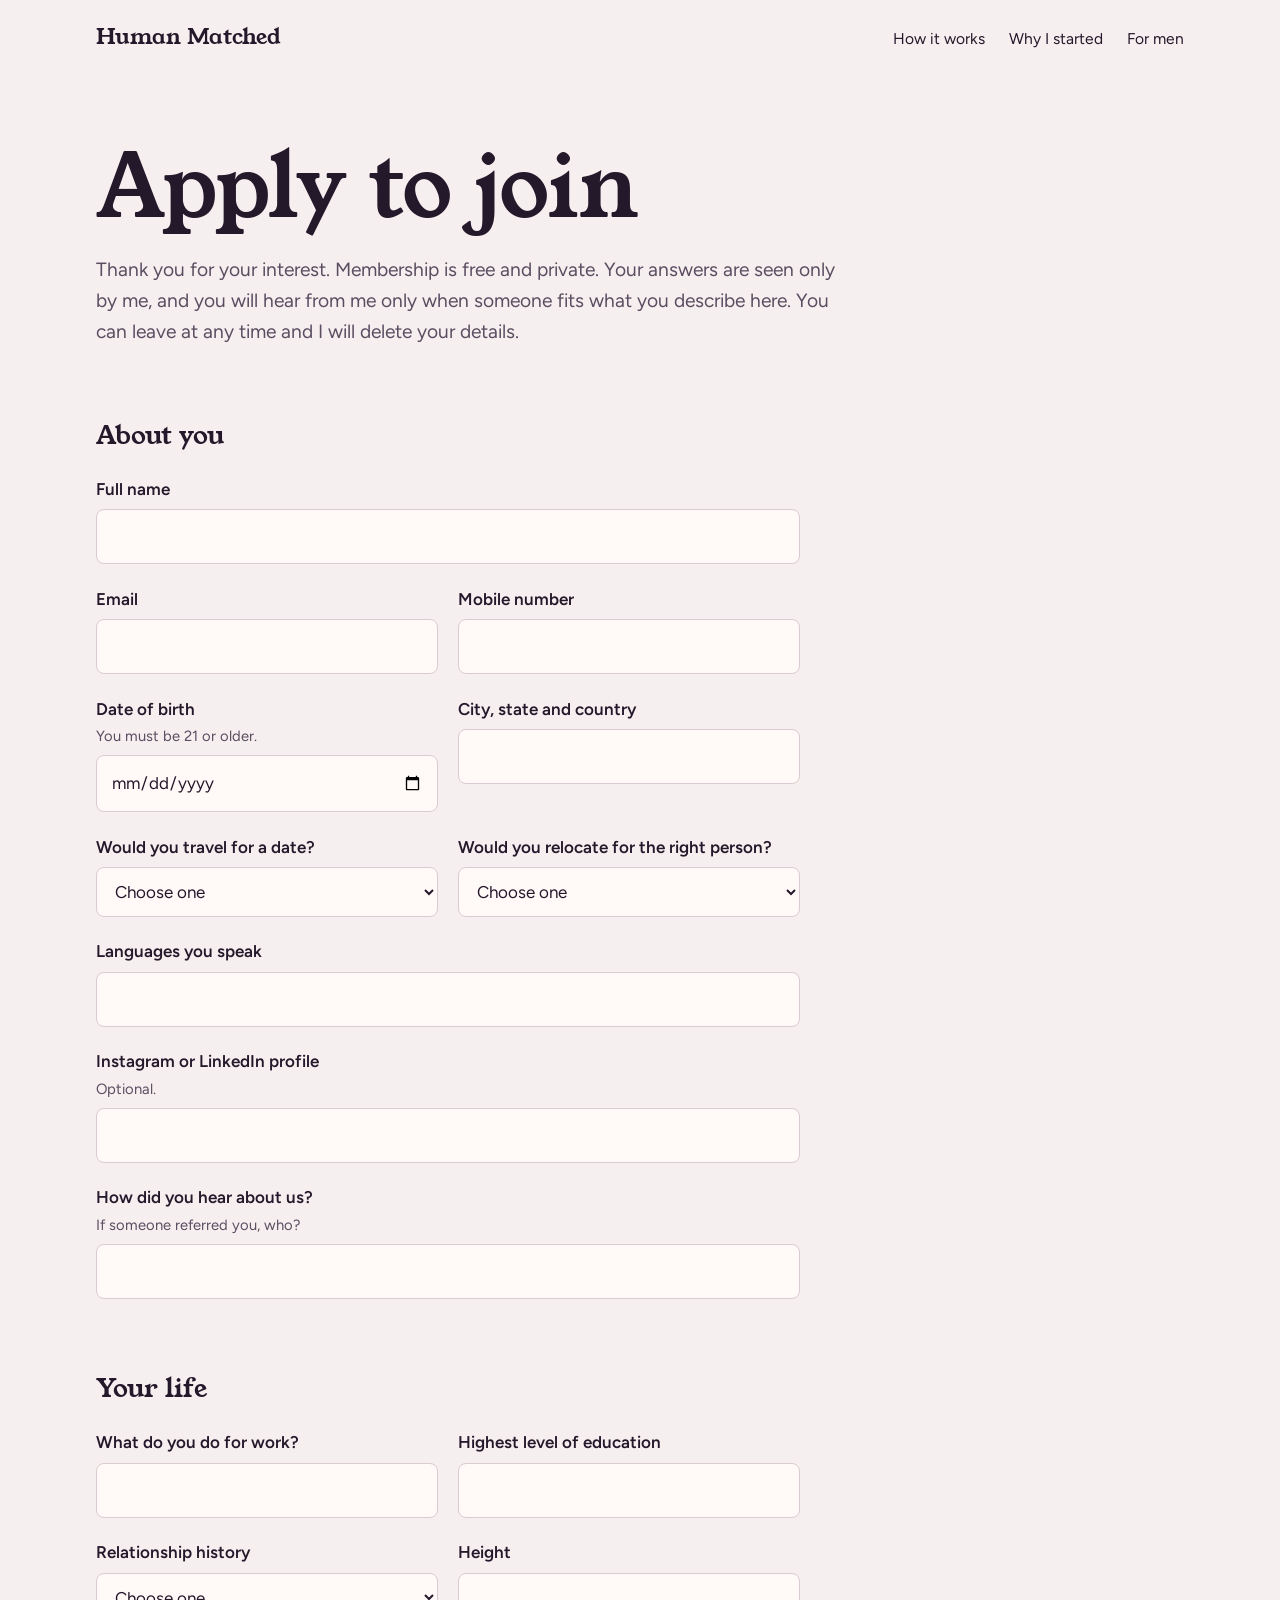
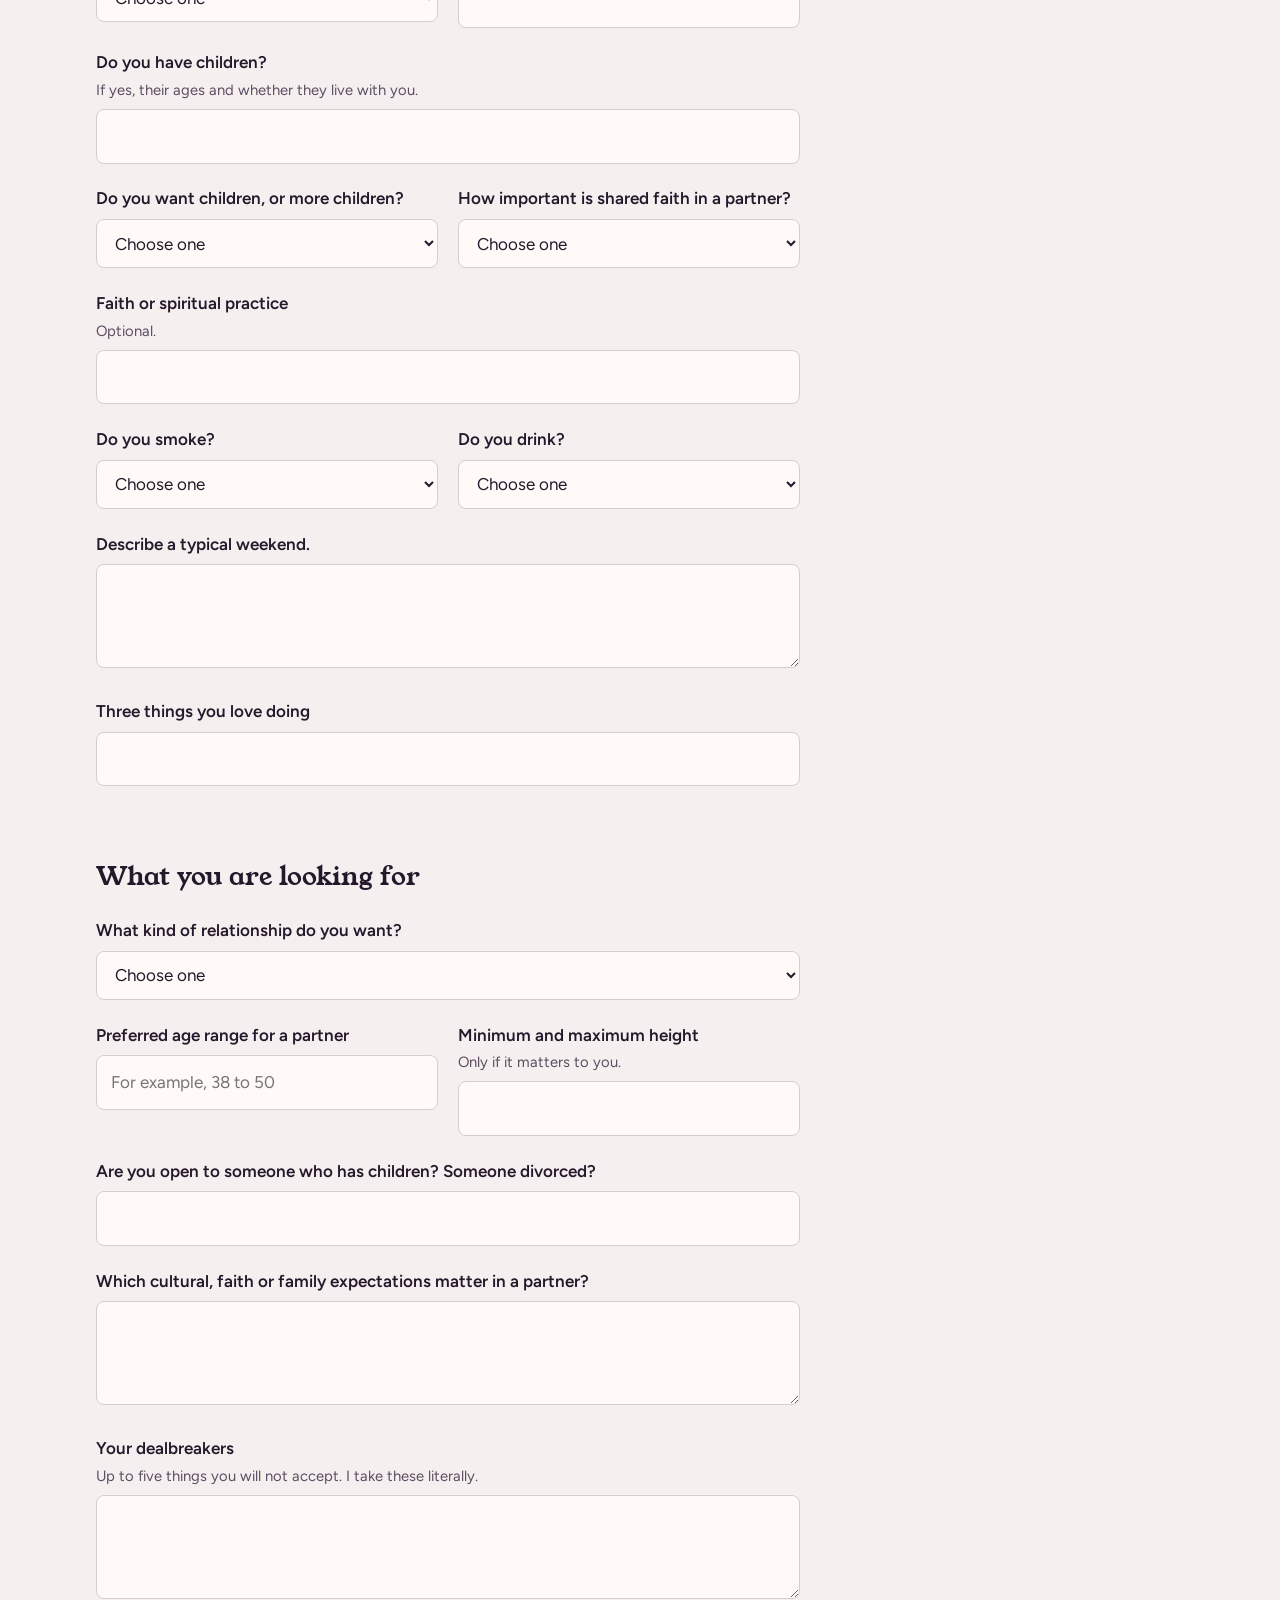
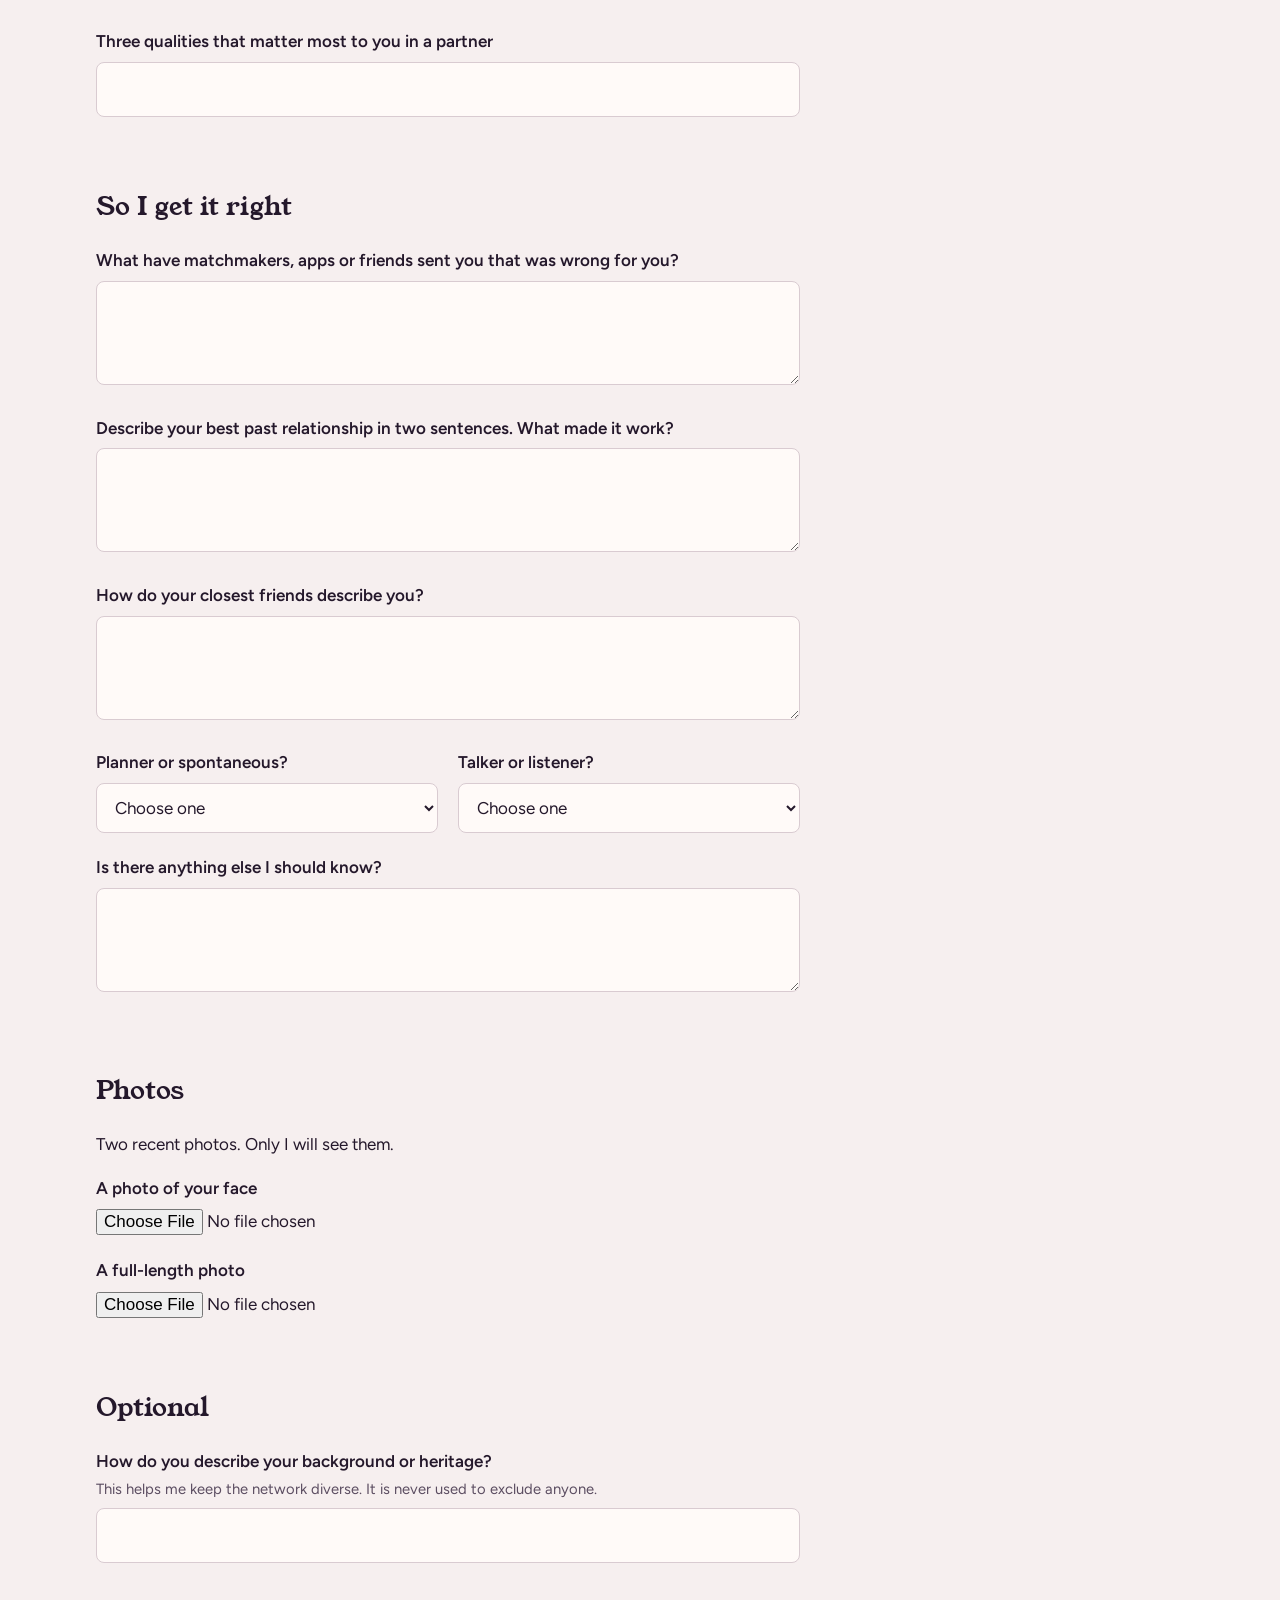
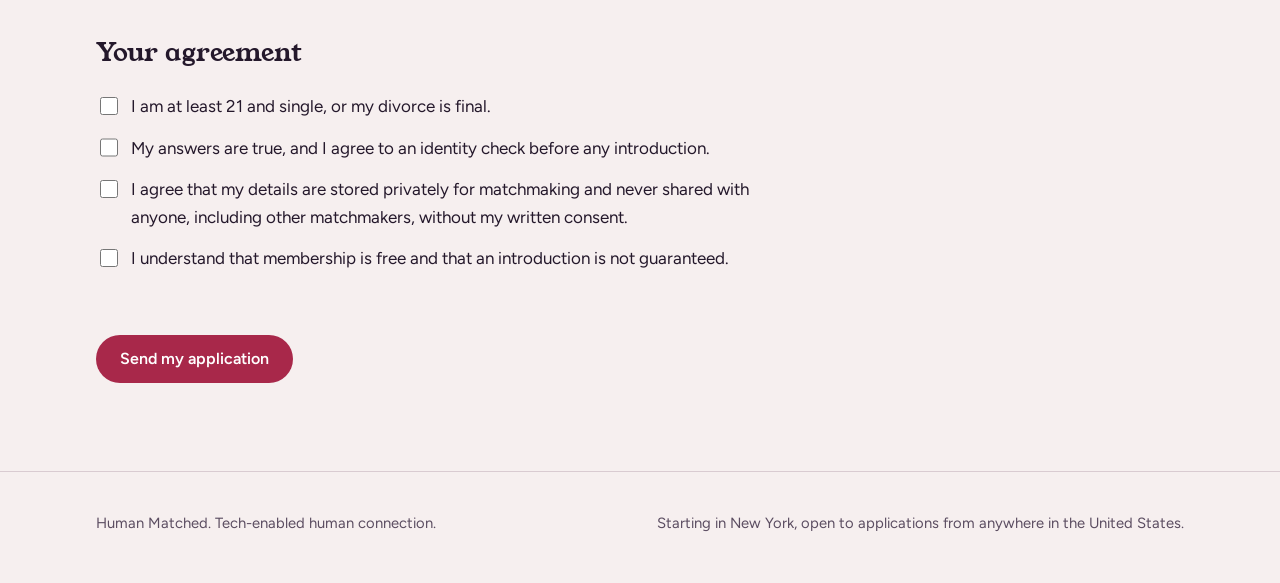
==== apply.html @ 9cf02f85 "Add first version of the Human Matched website Home page, women's application and shared styles. For" ====
<!doctype html>
<html lang="en">
<head>
  <meta charset="utf-8">
  <meta name="viewport" content="width=device-width, initial-scale=1">
  <title>Apply to join | Human Matched</title>
  <meta name="description" content="Apply to join the Human Matched network. Free and private for women.">
  <link rel="preconnect" href="https://fonts.googleapis.com">
  <link rel="preconnect" href="https://fonts.gstatic.com" crossorigin>
  <link href="https://fonts.googleapis.com/css2?family=Figtree:wght@400;600&family=Young+Serif&display=swap" rel="stylesheet">
  <link rel="stylesheet" href="styles.css">
</head>
<body>
  <header class="site-header">
    <div class="wrap">
      <a class="brand" href="index.html">Human Matched</a>
      <nav class="site-nav" aria-label="Main">
        <a href="index.html#how">How it works</a>
        <a href="index.html#story">Why I started</a>
        <a href="index.html#men">For men</a>
      </nav>
    </div>
  </header>

  <main>
    <div class="wrap page-head">
      <h1>Apply to join</h1>
      <p>Thank you for your interest. Membership is free and private. Your answers are seen only by me, and you will hear from me only when someone fits what you describe here. You can leave at any time and I will delete your details.</p>
    </div>

    <div class="wrap section" style="padding-top: 1rem;">
      <form data-site-form data-form-name="Women's application" data-min-age="21" enctype="multipart/form-data" novalidate>

        <fieldset>
          <legend>About you</legend>
          <div class="field"><label for="name">Full name</label><input type="text" id="name" name="name" autocomplete="name" required></div>
          <div class="row">
            <div class="field"><label for="email">Email</label><input type="email" id="email" name="email" autocomplete="email" required></div>
            <div class="field"><label for="phone">Mobile number</label><input type="tel" id="phone" name="phone" autocomplete="tel" required></div>
          </div>
          <div class="row">
            <div class="field"><label for="dob">Date of birth <span class="hint">You must be 21 or older.</span></label><input type="date" id="dob" name="date_of_birth" autocomplete="bday" required></div>
            <div class="field"><label for="location">City, state and country</label><input type="text" id="location" name="location" required></div>
          </div>
          <div class="row">
            <div class="field">
              <label for="travel">Would you travel for a date?</label>
              <select id="travel" name="travel" required>
                <option value="">Choose one</option>
                <option>My city only</option>
                <option>Within 2 hours</option>
                <option>Anywhere in the US</option>
                <option>Internationally</option>
              </select>
            </div>
            <div class="field">
              <label for="relocate">Would you relocate for the right person?</label>
              <select id="relocate" name="relocate" required>
                <option value="">Choose one</option>
                <option>Yes</option>
                <option>Possibly</option>
                <option>No</option>
              </select>
            </div>
          </div>
          <div class="field"><label for="languages">Languages you speak</label><input type="text" id="languages" name="languages"></div>
          <div class="field"><label for="social">Instagram or LinkedIn profile <span class="hint">Optional.</span></label><input type="text" id="social" name="social_profile"></div>
          <div class="field"><label for="heard">How did you hear about us? <span class="hint">If someone referred you, who?</span></label><input type="text" id="heard" name="heard_from"></div>
        </fieldset>

        <fieldset>
          <legend>Your life</legend>
          <div class="row">
            <div class="field"><label for="work">What do you do for work?</label><input type="text" id="work" name="work"></div>
            <div class="field"><label for="education">Highest level of education</label><input type="text" id="education" name="education"></div>
          </div>
          <div class="row">
            <div class="field">
              <label for="history">Relationship history</label>
              <select id="history" name="relationship_history" required>
                <option value="">Choose one</option>
                <option>Never married</option>
                <option>Divorced</option>
                <option>Widowed</option>
                <option>Separated</option>
              </select>
            </div>
            <div class="field"><label for="height">Height</label><input type="text" id="height" name="height"></div>
          </div>
          <div class="field"><label for="children">Do you have children? <span class="hint">If yes, their ages and whether they live with you.</span></label><input type="text" id="children" name="children"></div>
          <div class="row">
            <div class="field">
              <label for="want-children">Do you want children, or more children?</label>
              <select id="want-children" name="wants_children" required>
                <option value="">Choose one</option>
                <option>Yes</option>
                <option>Open</option>
                <option>No</option>
              </select>
            </div>
            <div class="field">
              <label for="faith-importance">How important is shared faith in a partner?</label>
              <select id="faith-importance" name="faith_importance">
                <option value="">Choose one</option>
                <option>Essential</option>
                <option>Nice to have</option>
                <option>Not important</option>
              </select>
            </div>
          </div>
          <div class="field"><label for="faith">Faith or spiritual practice <span class="hint">Optional.</span></label><input type="text" id="faith" name="faith"></div>
          <div class="row">
            <div class="field">
              <label for="smoke">Do you smoke?</label>
              <select id="smoke" name="smoking"><option value="">Choose one</option><option>Never</option><option>Socially</option><option>Regularly</option></select>
            </div>
            <div class="field">
              <label for="drink">Do you drink?</label>
              <select id="drink" name="drinking"><option value="">Choose one</option><option>Never</option><option>Socially</option><option>Regularly</option></select>
            </div>
          </div>
          <div class="field"><label for="weekend">Describe a typical weekend.</label><textarea id="weekend" name="typical_weekend"></textarea></div>
          <div class="field"><label for="loves">Three things you love doing</label><input type="text" id="loves" name="three_loves"></div>
        </fieldset>

        <fieldset>
          <legend>What you are looking for</legend>
          <div class="field">
            <label for="goal">What kind of relationship do you want?</label>
            <select id="goal" name="relationship_goal" required>
              <option value="">Choose one</option>
              <option>Marriage</option>
              <option>Long-term partner</option>
              <option>Open to seeing where it goes</option>
            </select>
          </div>
          <div class="row">
            <div class="field"><label for="age-range">Preferred age range for a partner</label><input type="text" id="age-range" name="partner_age_range" placeholder="For example, 38 to 50" required></div>
            <div class="field"><label for="height-range">Minimum and maximum height <span class="hint">Only if it matters to you.</span></label><input type="text" id="height-range" name="partner_height_range"></div>
          </div>
          <div class="field"><label for="open-to">Are you open to someone who has children? Someone divorced?</label><input type="text" id="open-to" name="open_to_children_divorce"></div>
          <div class="field"><label for="expectations">Which cultural, faith or family expectations matter in a partner?</label><textarea id="expectations" name="expectations"></textarea></div>
          <div class="field"><label for="dealbreakers">Your dealbreakers <span class="hint">Up to five things you will not accept. I take these literally.</span></label><textarea id="dealbreakers" name="dealbreakers" required></textarea></div>
          <div class="field"><label for="qualities">Three qualities that matter most to you in a partner</label><input type="text" id="qualities" name="three_qualities"></div>
        </fieldset>

        <fieldset>
          <legend>So I get it right</legend>
          <div class="field"><label for="wrong">What have matchmakers, apps or friends sent you that was wrong for you?</label><textarea id="wrong" name="what_was_wrong"></textarea></div>
          <div class="field"><label for="best">Describe your best past relationship in two sentences. What made it work?</label><textarea id="best" name="best_relationship"></textarea></div>
          <div class="field"><label for="friends">How do your closest friends describe you?</label><textarea id="friends" name="friends_describe"></textarea></div>
          <div class="row">
            <div class="field">
              <label for="planner">Planner or spontaneous?</label>
              <select id="planner" name="planner_or_spontaneous"><option value="">Choose one</option><option>Planner</option><option>Spontaneous</option><option>Somewhere in between</option></select>
            </div>
            <div class="field">
              <label for="talker">Talker or listener?</label>
              <select id="talker" name="talker_or_listener"><option value="">Choose one</option><option>Talker</option><option>Listener</option><option>Somewhere in between</option></select>
            </div>
          </div>
          <div class="field"><label for="else">Is there anything else I should know?</label><textarea id="else" name="anything_else"></textarea></div>
        </fieldset>

        <fieldset>
          <legend>Photos</legend>
          <p>Two recent photos. Only I will see them.</p>
          <div class="field"><label for="photo-face">A photo of your face</label><input type="file" id="photo-face" name="photo_face" accept="image/*" required></div>
          <div class="field"><label for="photo-full">A full-length photo</label><input type="file" id="photo-full" name="photo_full" accept="image/*" required></div>
        </fieldset>

        <fieldset>
          <legend>Optional</legend>
          <div class="field"><label for="heritage">How do you describe your background or heritage? <span class="hint">This helps me keep the network diverse. It is never used to exclude anyone.</span></label><input type="text" id="heritage" name="heritage"></div>
        </fieldset>

        <fieldset>
          <legend>Your agreement</legend>
          <label class="check"><input type="checkbox" name="agree_age_single" required> <span>I am at least 21 and single, or my divorce is final.</span></label>
          <label class="check"><input type="checkbox" name="agree_truth" required> <span>My answers are true, and I agree to an identity check before any introduction.</span></label>
          <label class="check"><input type="checkbox" name="agree_privacy" required> <span>I agree that my details are stored privately for matchmaking and never shared with anyone, including other matchmakers, without my written consent.</span></label>
          <label class="check"><input type="checkbox" name="agree_no_guarantee" required> <span>I understand that membership is free and that an introduction is not guaranteed.</span></label>
        </fieldset>

        <button class="button" type="submit">Send my application</button>
        <p class="form-status" role="status" hidden></p>
      </form>
    </div>
  </main>

  <footer class="site-footer">
    <div class="wrap">
      <p>Human Matched. Tech-enabled human connection.</p>
      <p>Starting in New York, open to applications from anywhere in the United States.</p>
    </div>
  </footer>

  <script src="site.js"></script>
</body>
</html>
---- styles.css ----
:root {
  --paper: #f6efef;
  --paper-deep: #ecdfe2;
  --ink: #24182b;
  --ink-soft: #5b4d61;
  --wine: #a8284a;
  --wine-deep: #7f1b36;
  --brass: #9a7630;
  --line: #d9cbd1;
  --card: #fffaf8;
  --display: "Young Serif", Georgia, "Times New Roman", serif;
  --body: "Figtree", system-ui, -apple-system, "Segoe UI", sans-serif;
  --measure: 62ch;
}

* { box-sizing: border-box; }

html { scroll-behavior: smooth; }

body {
  margin: 0;
  background: var(--paper);
  color: var(--ink);
  font-family: var(--body);
  font-size: 1.0625rem;
  line-height: 1.6;
  -webkit-font-smoothing: antialiased;
}

a { color: var(--wine-deep); text-underline-offset: 0.18em; }
a:hover { color: var(--wine); }

:focus-visible { outline: 3px solid var(--wine); outline-offset: 3px; border-radius: 2px; }

.wrap { width: min(100% - 2rem, 68rem); margin-inline: auto; }

h1, h2, h3 { font-family: var(--display); font-weight: 400; line-height: 1.1; margin: 0; letter-spacing: -0.01em; }
h1 { font-size: clamp(2.75rem, 8vw, 5.5rem); }
h2 { font-size: clamp(1.9rem, 4.5vw, 3rem); }
h3 { font-size: 1.35rem; line-height: 1.25; }
p { margin: 0 0 1em; max-width: var(--measure); }

/* Header */
.site-header { padding: 1.25rem 0; }
.site-header .wrap { display: flex; align-items: baseline; justify-content: space-between; gap: 1rem; flex-wrap: wrap; }
.brand { font-family: var(--display); font-size: 1.35rem; color: var(--ink); text-decoration: none; }
.site-nav { display: flex; gap: 1.5rem; flex-wrap: wrap; font-size: 0.975rem; }
.site-nav a { color: var(--ink); text-decoration: none; }
.site-nav a:hover { color: var(--wine); text-decoration: underline; }

/* Buttons */
.button {
  display: inline-block;
  background: var(--wine);
  color: #fff;
  font: 600 1rem/1 var(--body);
  padding: 1rem 1.5rem;
  border: 0;
  border-radius: 999px;
  text-decoration: none;
  cursor: pointer;
}
.button:hover { background: var(--wine-deep); color: #fff; }
.button-quiet { background: transparent; color: var(--ink); box-shadow: inset 0 0 0 1.5px var(--ink); }
.button-quiet:hover { background: var(--ink); color: var(--paper); }

/* Hero */
.hero { padding: clamp(2rem, 6vw, 5rem) 0 clamp(3rem, 8vw, 6rem); }
.hero .wrap { display: grid; grid-template-columns: 1.15fr 0.85fr; gap: clamp(2rem, 5vw, 4.5rem); align-items: center; }
.hero-lede { font-size: 1.2rem; color: var(--ink-soft); margin: 1.5rem 0 2rem; max-width: 34ch; }
.hero-actions { display: flex; gap: 0.75rem; flex-wrap: wrap; }

.note {
  background: var(--card);
  border-radius: 6px;
  padding: 2rem 1.75rem 1.75rem;
  box-shadow: 0 1px 0 var(--line), 0 24px 48px -28px rgba(36, 24, 43, 0.45);
  transform: rotate(1.6deg);
  max-width: 24rem;
  justify-self: end;
}
.note-kicker { font-size: 0.9rem; color: var(--brass); margin: 0 0 1rem; }
.note-when { font-family: var(--display); font-size: 1.9rem; line-height: 1.1; margin: 0 0 1rem; }
.note p { margin-bottom: 0.75rem; }
.note-sign { font-family: var(--display); font-size: 1.15rem; margin: 1.25rem 0 0; }
.note-caption { font-size: 0.875rem; color: var(--ink-soft); margin: 1.25rem 0 0 auto; max-width: 24rem; justify-self: end; }
.note-stack { display: grid; }

/* Sections */
.section { padding: clamp(3rem, 7vw, 5.5rem) 0; }
.section-tint { background: var(--paper-deep); }
.section-ink { background: var(--ink); color: var(--paper); }
.section-ink a { color: #f3c9d4; }
.section-ink .button-quiet { color: var(--paper); box-shadow: inset 0 0 0 1.5px var(--paper); }
.section-ink .button-quiet:hover { background: var(--paper); color: var(--ink); }
.section-head { margin-bottom: 2.5rem; max-width: 40rem; }
.section-head p { color: var(--ink-soft); margin-top: 1rem; font-size: 1.125rem; }
.section-ink .section-head p { color: #cdbfd2; }

/* Steps: a real sequence, so it is numbered */
.steps { list-style: none; margin: 0; padding: 0; counter-reset: step; display: grid; grid-template-columns: repeat(3, 1fr); gap: 2.5rem 2rem; }
.steps li { counter-increment: step; border-top: 1.5px solid var(--ink); padding-top: 1rem; }
.steps li::before { content: counter(step); font-family: var(--display); font-size: 2.25rem; color: var(--wine); display: block; line-height: 1; margin-bottom: 0.75rem; }
.steps p { color: var(--ink-soft); margin: 0.5rem 0 0; font-size: 1rem; }

/* Promises */
.promises { display: grid; grid-template-columns: repeat(2, 1fr); gap: 2.5rem 3rem; }
.promises p { color: #cdbfd2; margin: 0.6rem 0 0; }

/* Letter */
.letter { display: grid; grid-template-columns: 0.8fr 1.2fr; gap: clamp(2rem, 5vw, 4rem); align-items: start; }
.letter-body { font-size: 1.2rem; line-height: 1.65; }
.letter-body p { max-width: 56ch; }
.letter-sign { font-family: var(--display); font-size: 1.6rem; margin-top: 1.5rem; }
.letter-role { color: var(--ink-soft); font-size: 0.975rem; margin: 0; }

/* Forms */
form { max-width: 44rem; }
fieldset { border: 0; padding: 0; margin: 0 0 3rem; }
legend { font-family: var(--display); font-size: 1.6rem; padding: 0; margin-bottom: 1.25rem; }
.field { margin-bottom: 1.35rem; }
.field label, .field .label { display: block; font-weight: 600; margin-bottom: 0.4rem; }
.hint { display: block; font-weight: 400; color: var(--ink-soft); font-size: 0.925rem; margin-top: 0.15rem; }
input[type="text"], input[type="email"], input[type="tel"], input[type="date"], input[type="url"], input[type="number"], select, textarea {
  width: 100%;
  font: inherit;
  color: var(--ink);
  background: var(--card);
  border: 1.5px solid var(--line);
  border-radius: 8px;
  padding: 0.8rem 0.9rem;
}
input:hover, select:hover, textarea:hover { border-color: var(--ink-soft); }
textarea { min-height: 6.5rem; resize: vertical; }
input[type="file"] { font: inherit; max-width: 100%; }
.row { display: grid; grid-template-columns: 1fr 1fr; gap: 0 1.25rem; }
.choices { display: flex; flex-wrap: wrap; gap: 0.5rem 1.5rem; }
.choices label, .check { display: flex; align-items: flex-start; gap: 0.6rem; font-weight: 400; margin: 0; }
.check { margin-bottom: 0.9rem; }
input[type="radio"], input[type="checkbox"] { accent-color: var(--wine); width: 1.15rem; height: 1.15rem; margin-top: 0.22rem; flex: none; }
.form-status { margin-top: 1.25rem; padding: 1rem 1.15rem; border-radius: 8px; background: var(--card); border-left: 4px solid var(--wine); max-width: 44rem; }
.form-status[hidden] { display: none; }
.section-ink input[type="text"], .section-ink input[type="email"], .section-ink input[type="number"], .section-ink textarea { background: #32243a; border-color: #5b4d61; color: var(--paper); }
.section-ink .form-status { background: #32243a; color: var(--paper); }
.section-ink .hint { color: #cdbfd2; }

.page-head { padding: clamp(2rem, 5vw, 4rem) 0 2rem; }
.page-head p { font-size: 1.2rem; color: var(--ink-soft); margin-top: 1.25rem; }

/* Footer */
.site-footer { padding: 2.5rem 0 3rem; font-size: 0.925rem; color: var(--ink-soft); border-top: 1px solid var(--line); }
.site-footer .wrap { display: flex; justify-content: space-between; gap: 1rem 2rem; flex-wrap: wrap; }
.site-footer p { margin: 0; }

@media (max-width: 52rem) {
  .hero .wrap, .letter { grid-template-columns: 1fr; }
  .note, .note-caption { justify-self: start; margin-left: 0; }
  .steps { grid-template-columns: 1fr 1fr; }
  .promises { grid-template-columns: 1fr; }
}
@media (max-width: 34rem) {
  .steps, .row { grid-template-columns: 1fr; }
  .note { transform: rotate(0.8deg); }
}
@media (prefers-reduced-motion: reduce) {
  html { scroll-behavior: auto; }
}
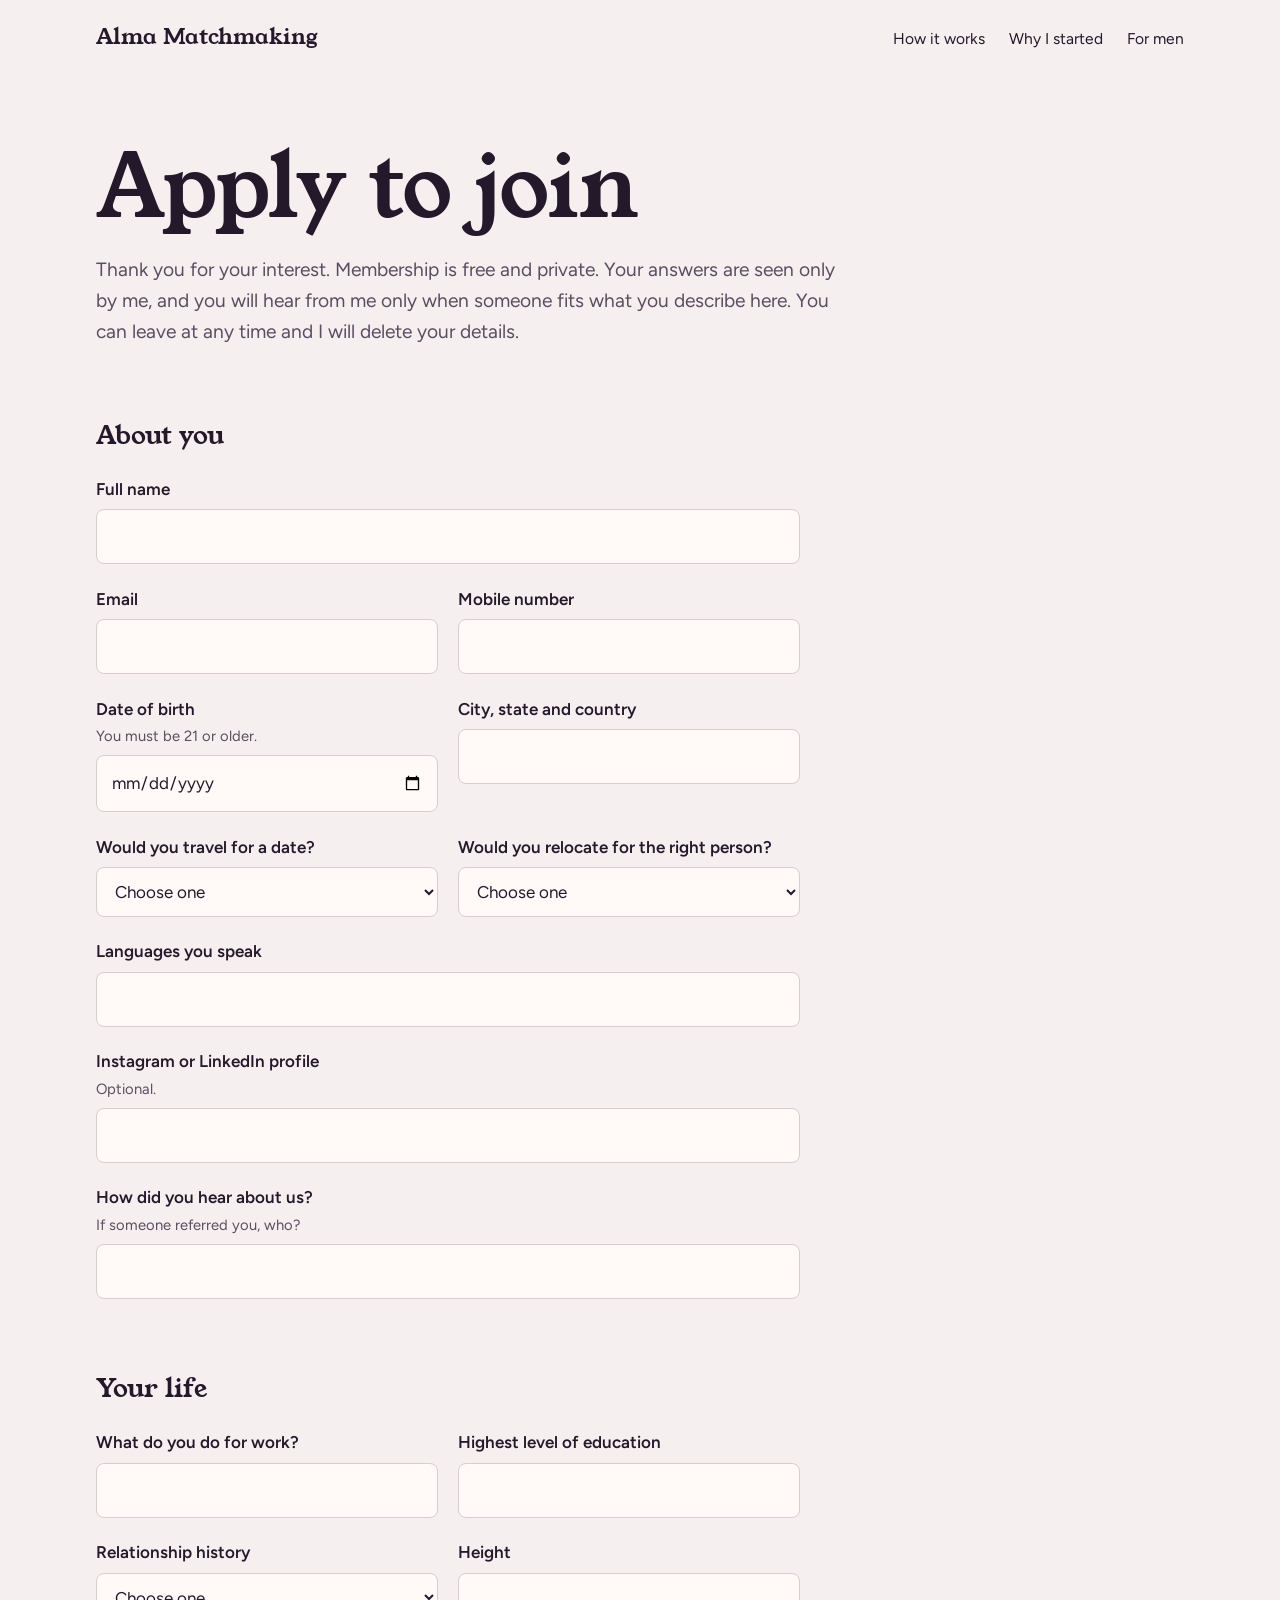
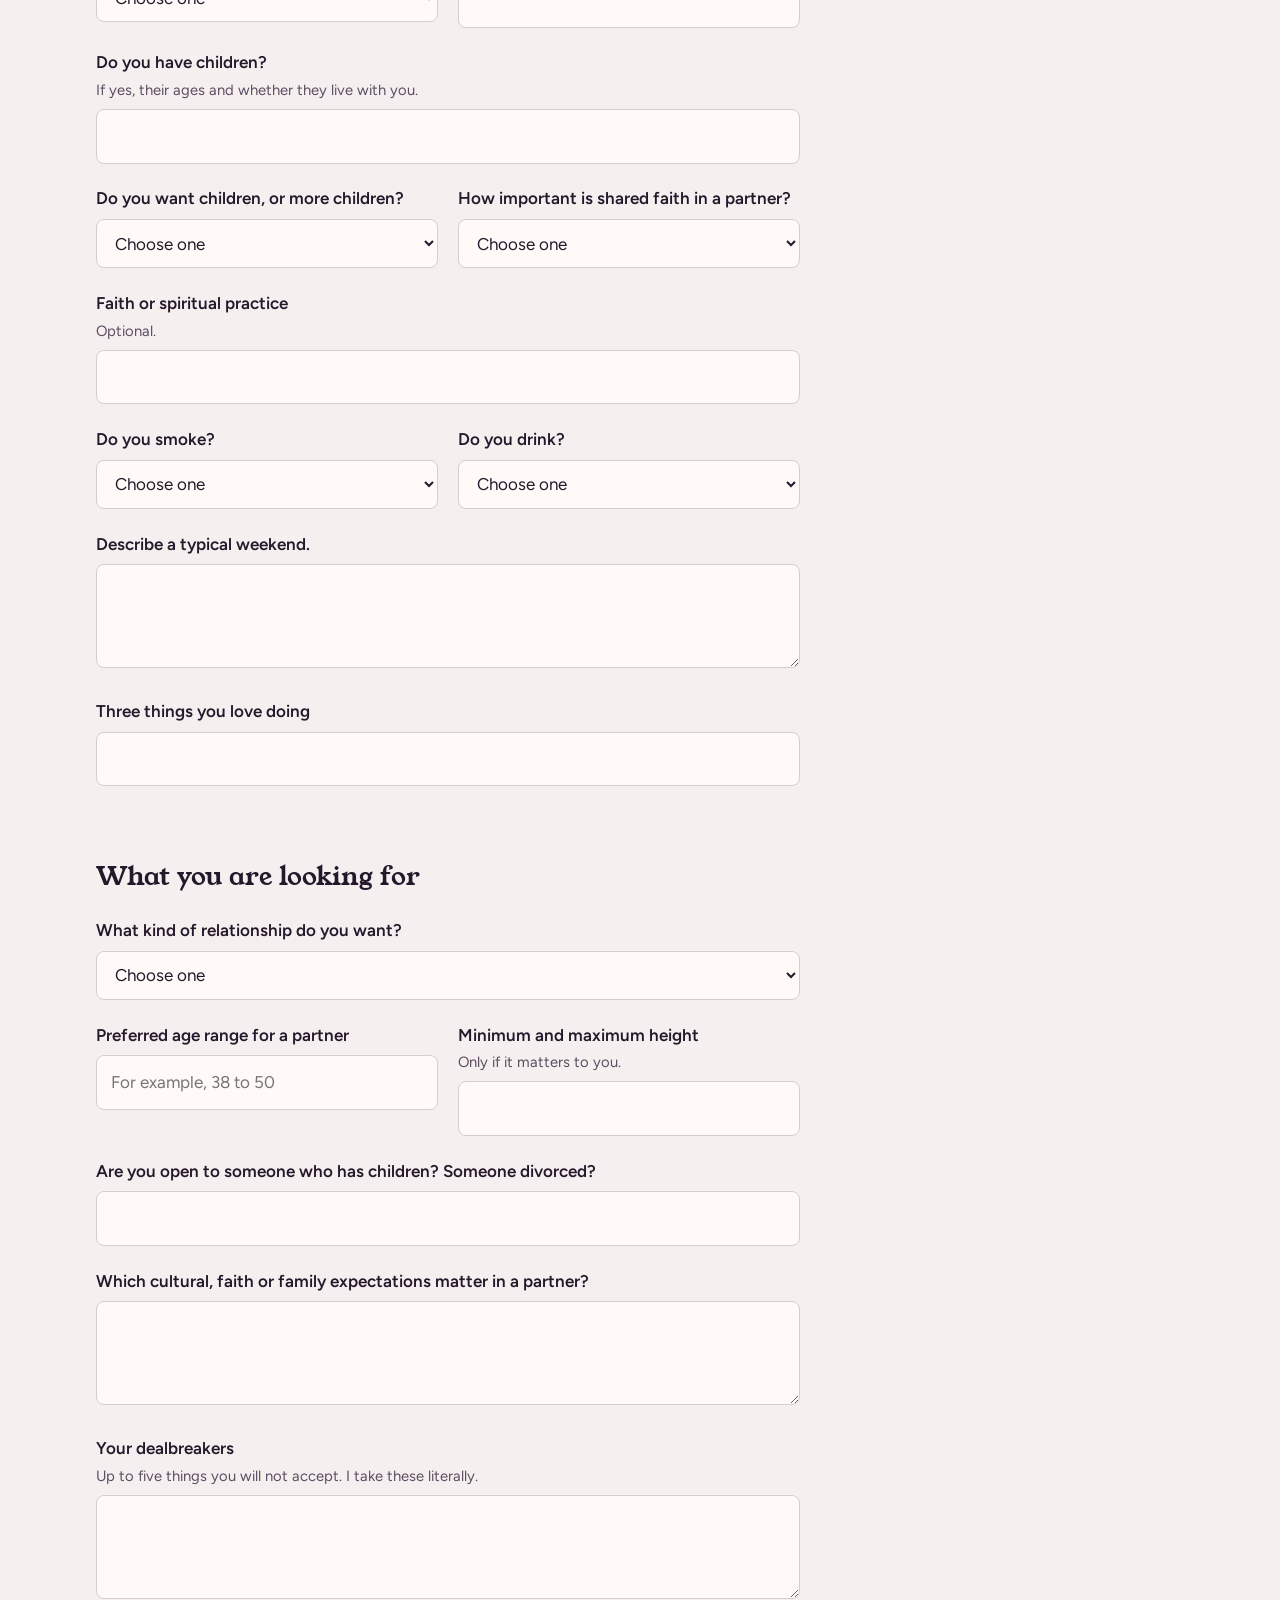
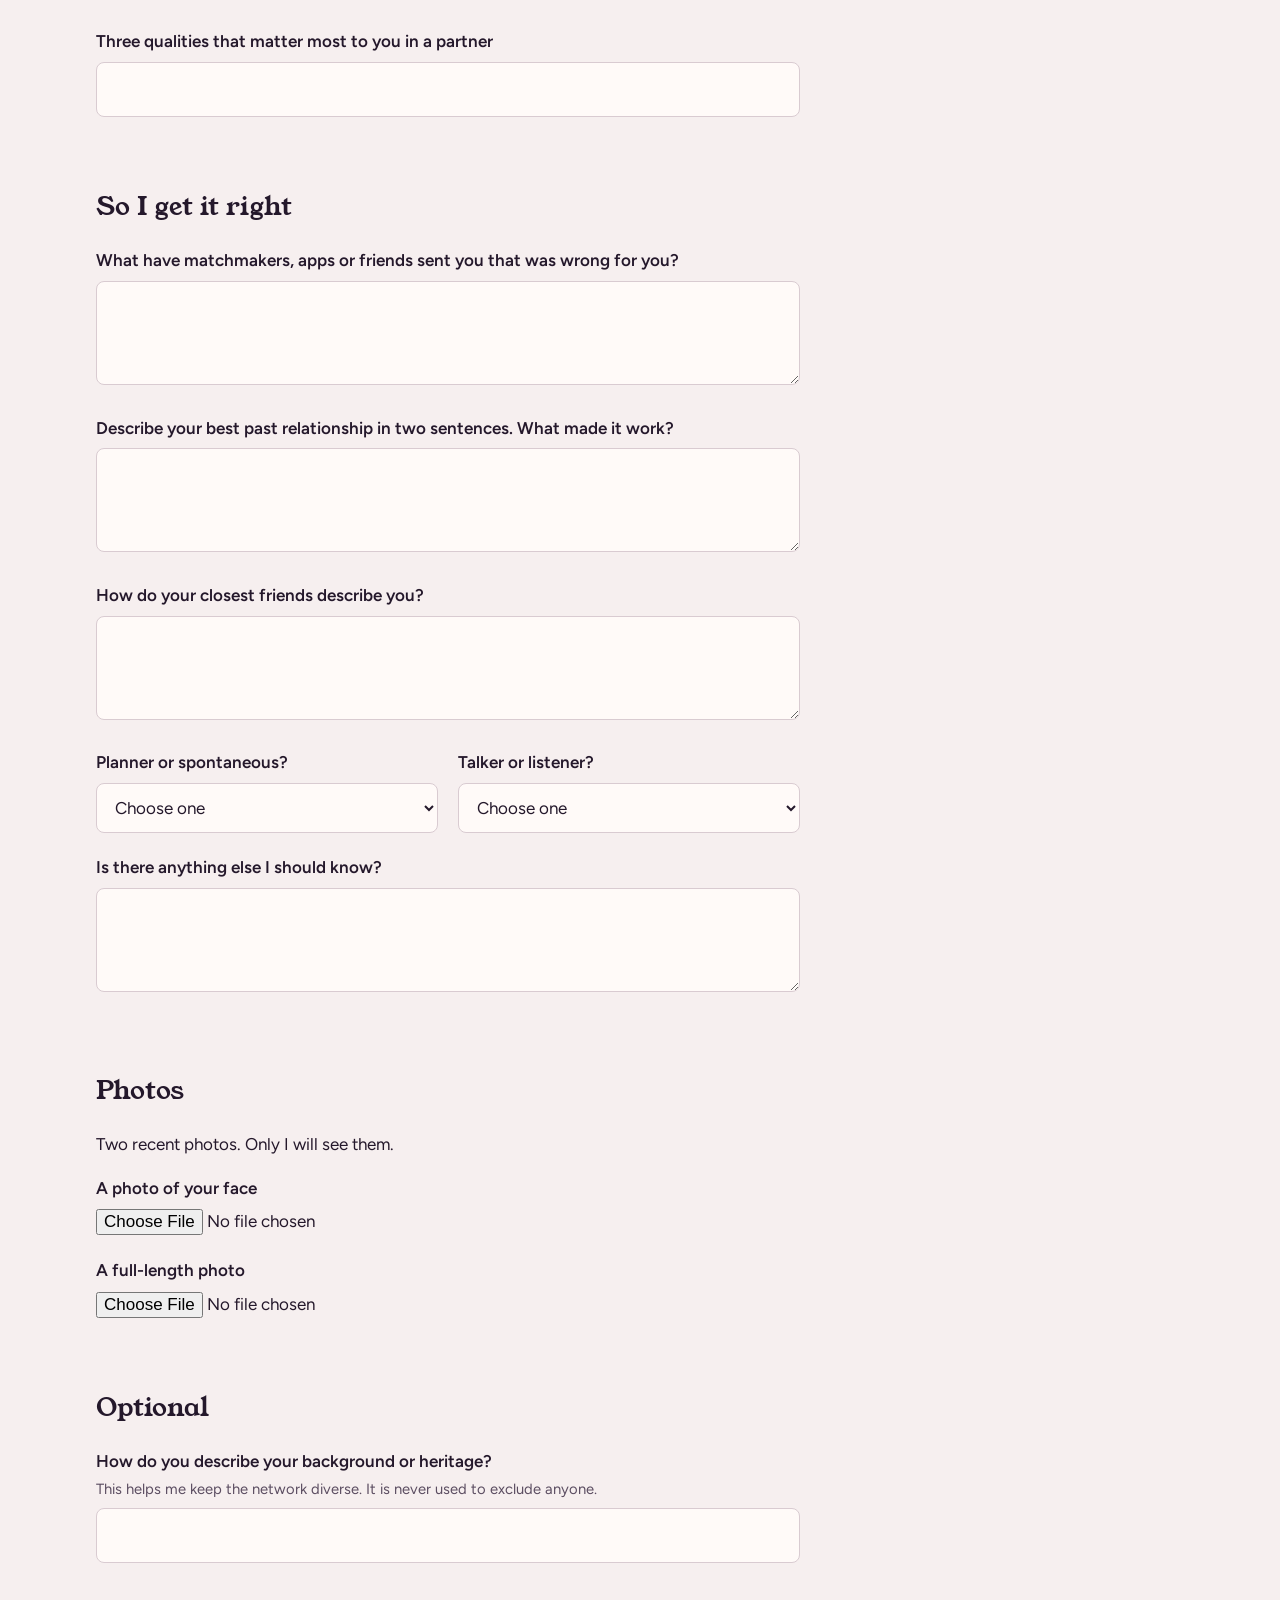
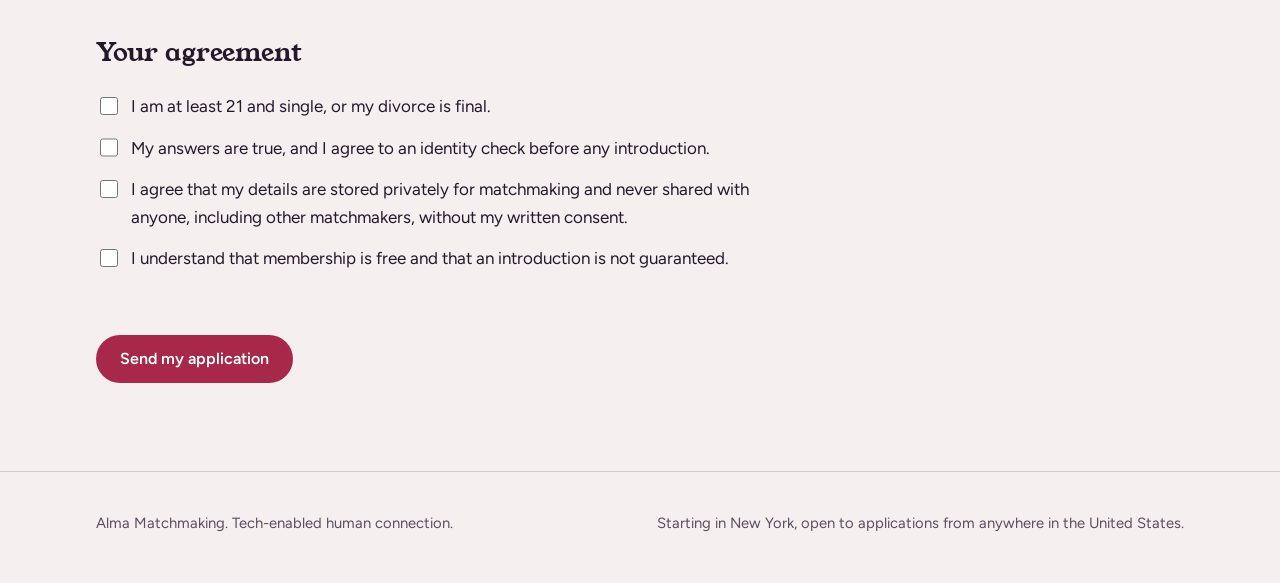
==== commit fd06d38c: "Rename the site to Alma Matchmaking Co-Authored-By: Claude Fable 5.2 <noreply@anthropic.com> Claude-" ====
--- a/apply.html
+++ b/apply.html
@@ -3,8 +3,8 @@
 <head>
   <meta charset="utf-8">
   <meta name="viewport" content="width=device-width, initial-scale=1">
-  <title>Apply to join | Human Matched</title>
-  <meta name="description" content="Apply to join the Human Matched network. Free and private for women.">
+  <title>Apply to join | Alma Matchmaking</title>
+  <meta name="description" content="Apply to join the Alma Matchmaking network. Free and private for women.">
   <link rel="preconnect" href="https://fonts.googleapis.com">
   <link rel="preconnect" href="https://fonts.gstatic.com" crossorigin>
   <link href="https://fonts.googleapis.com/css2?family=Figtree:wght@400;600&family=Young+Serif&display=swap" rel="stylesheet">
@@ -13,7 +13,7 @@
 <body>
   <header class="site-header">
     <div class="wrap">
-      <a class="brand" href="index.html">Human Matched</a>
+      <a class="brand" href="index.html">Alma Matchmaking</a>
       <nav class="site-nav" aria-label="Main">
         <a href="index.html#how">How it works</a>
         <a href="index.html#story">Why I started</a>
@@ -190,7 +190,7 @@
 
   <footer class="site-footer">
     <div class="wrap">
-      <p>Human Matched. Tech-enabled human connection.</p>
+      <p>Alma Matchmaking. Tech-enabled human connection.</p>
       <p>Starting in New York, open to applications from anywhere in the United States.</p>
     </div>
   </footer>
--- a/styles.css
+++ b/styles.css
@@ -147,6 +147,40 @@
 .page-head { padding: clamp(2rem, 5vw, 4rem) 0 2rem; }
 .page-head p { font-size: 1.2rem; color: var(--ink-soft); margin-top: 1.25rem; }
 
+/* Hero place line */
+.hero-place { font-size: 0.975rem; color: var(--wine-deep); font-weight: 600; margin: 0 0 1.25rem; max-width: 30ch; }
+
+/* About */
+.about { display: grid; grid-template-columns: 1.1fr 0.9fr; gap: clamp(2rem, 6vw, 5rem); align-items: center; }
+.about-body { font-size: 1.15rem; margin-top: 1.75rem; }
+.about-body p { max-width: 50ch; }
+.about-link { margin-top: 1.5rem; }
+.portrait { margin: 0; position: relative; justify-self: end; width: min(100%, 26rem); }
+.portrait::before { content: ""; position: absolute; inset: 1.25rem -1.25rem -1.25rem 1.25rem; background: var(--wine); border-radius: 6px; }
+.portrait img { position: relative; display: block; width: 100%; height: auto; border-radius: 6px; }
+
+/* Comparison */
+.compare { display: grid; grid-template-columns: 1fr 1fr; gap: 1.5rem; }
+.compare-col { padding: 2rem; border-radius: 6px; border: 1.5px solid var(--line); }
+.compare-col h3 { margin-bottom: 1.25rem; }
+.compare-col ul { margin: 0; padding: 0; list-style: none; }
+.compare-col li { padding: 0.85rem 0; border-top: 1px solid var(--line); color: var(--ink-soft); }
+.compare-ours { background: var(--ink); border-color: var(--ink); color: var(--paper); }
+.compare-ours li { color: var(--paper); border-top-color: #5b4d61; }
+
+/* Cities */
+.cities { list-style: none; margin: 0; padding: 0; border-top: 1.5px solid var(--ink); }
+.cities li { display: flex; align-items: baseline; justify-content: space-between; gap: 1rem; padding: 1.1rem 0; border-bottom: 1px solid var(--line); }
+.city { font-family: var(--display); font-size: clamp(2rem, 6.5vw, 4.25rem); line-height: 1.05; }
+.city-note { color: var(--ink-soft); font-size: 0.975rem; text-align: right; flex: none; }
+.cities li:first-child .city-note { color: var(--wine-deep); font-weight: 600; }
+.cities-after { margin-top: 2rem; font-size: 1.125rem; color: var(--ink-soft); }
+
+@media (max-width: 52rem) {
+  .about, .compare { grid-template-columns: 1fr; }
+  .portrait { justify-self: start; width: min(88%, 22rem); }
+}
+
 /* Footer */
 .site-footer { padding: 2.5rem 0 3rem; font-size: 0.925rem; color: var(--ink-soft); border-top: 1px solid var(--line); }
 .site-footer .wrap { display: flex; justify-content: space-between; gap: 1rem 2rem; flex-wrap: wrap; }
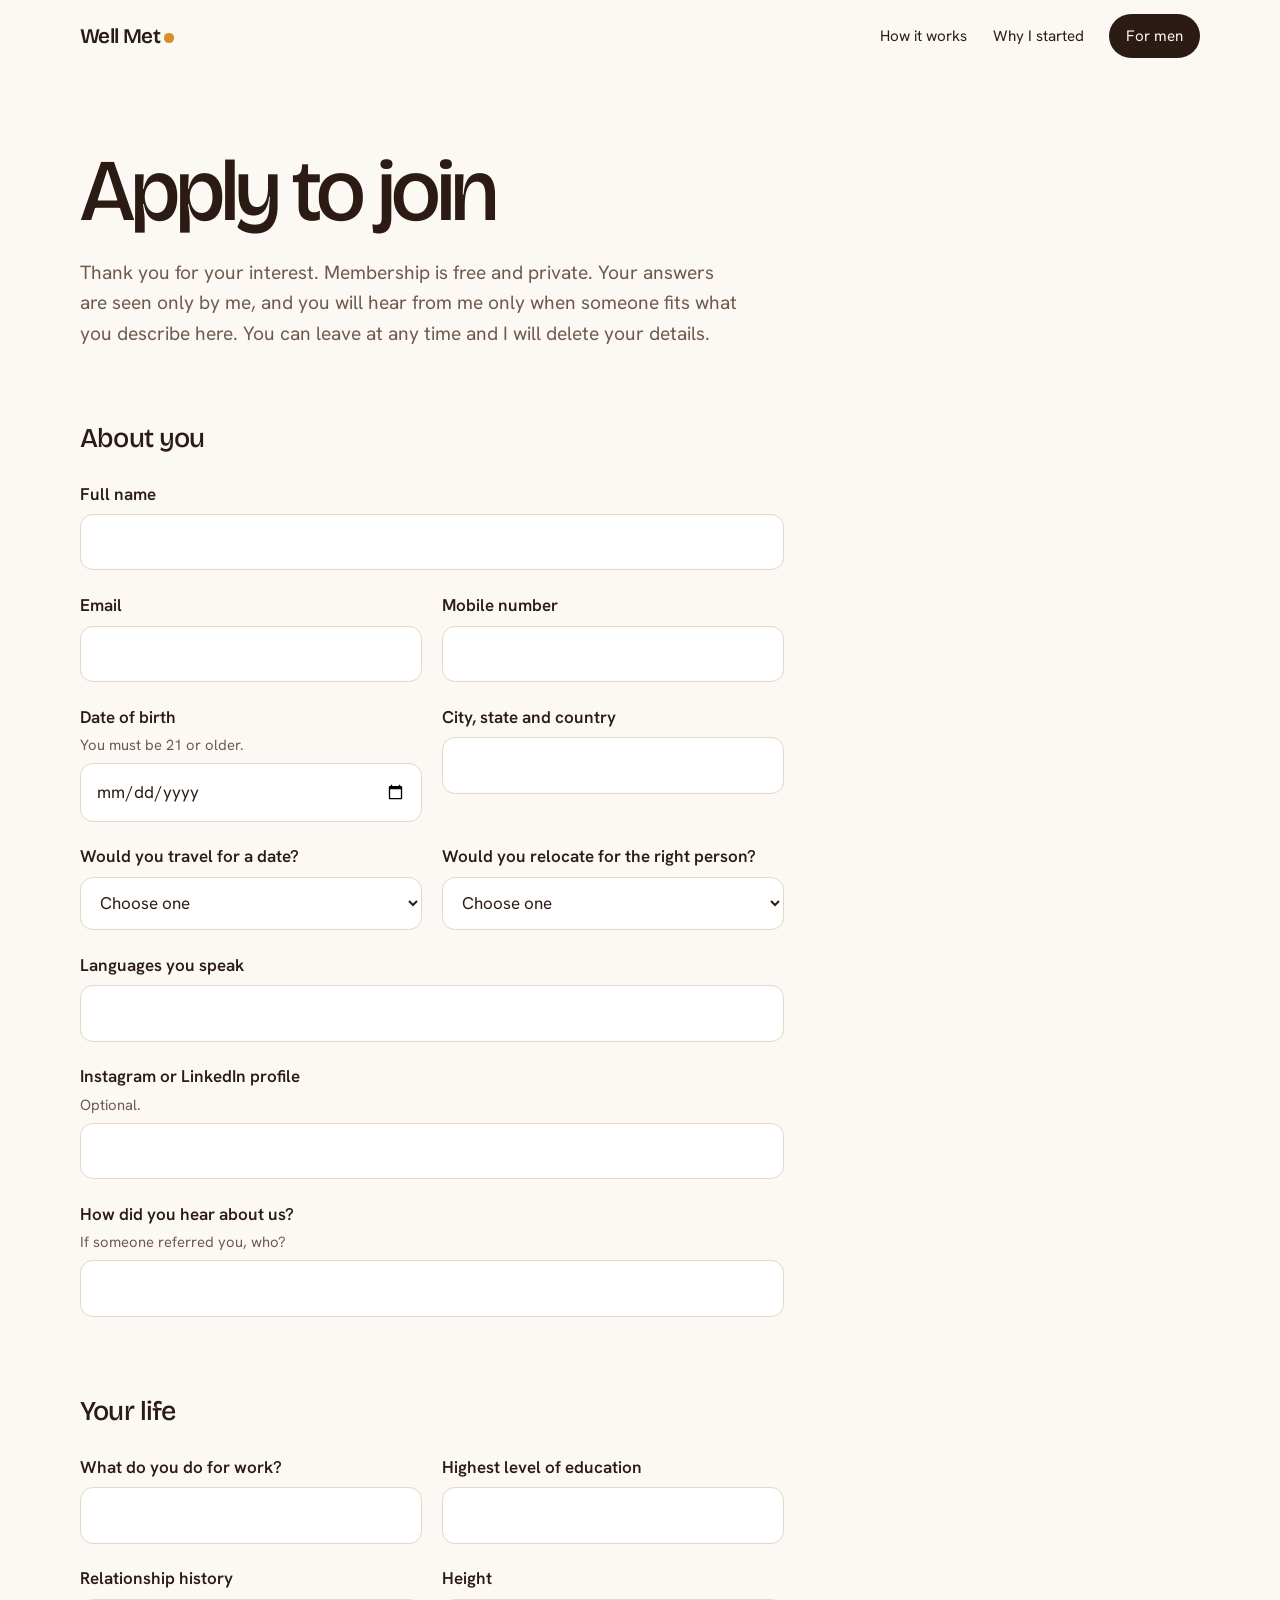
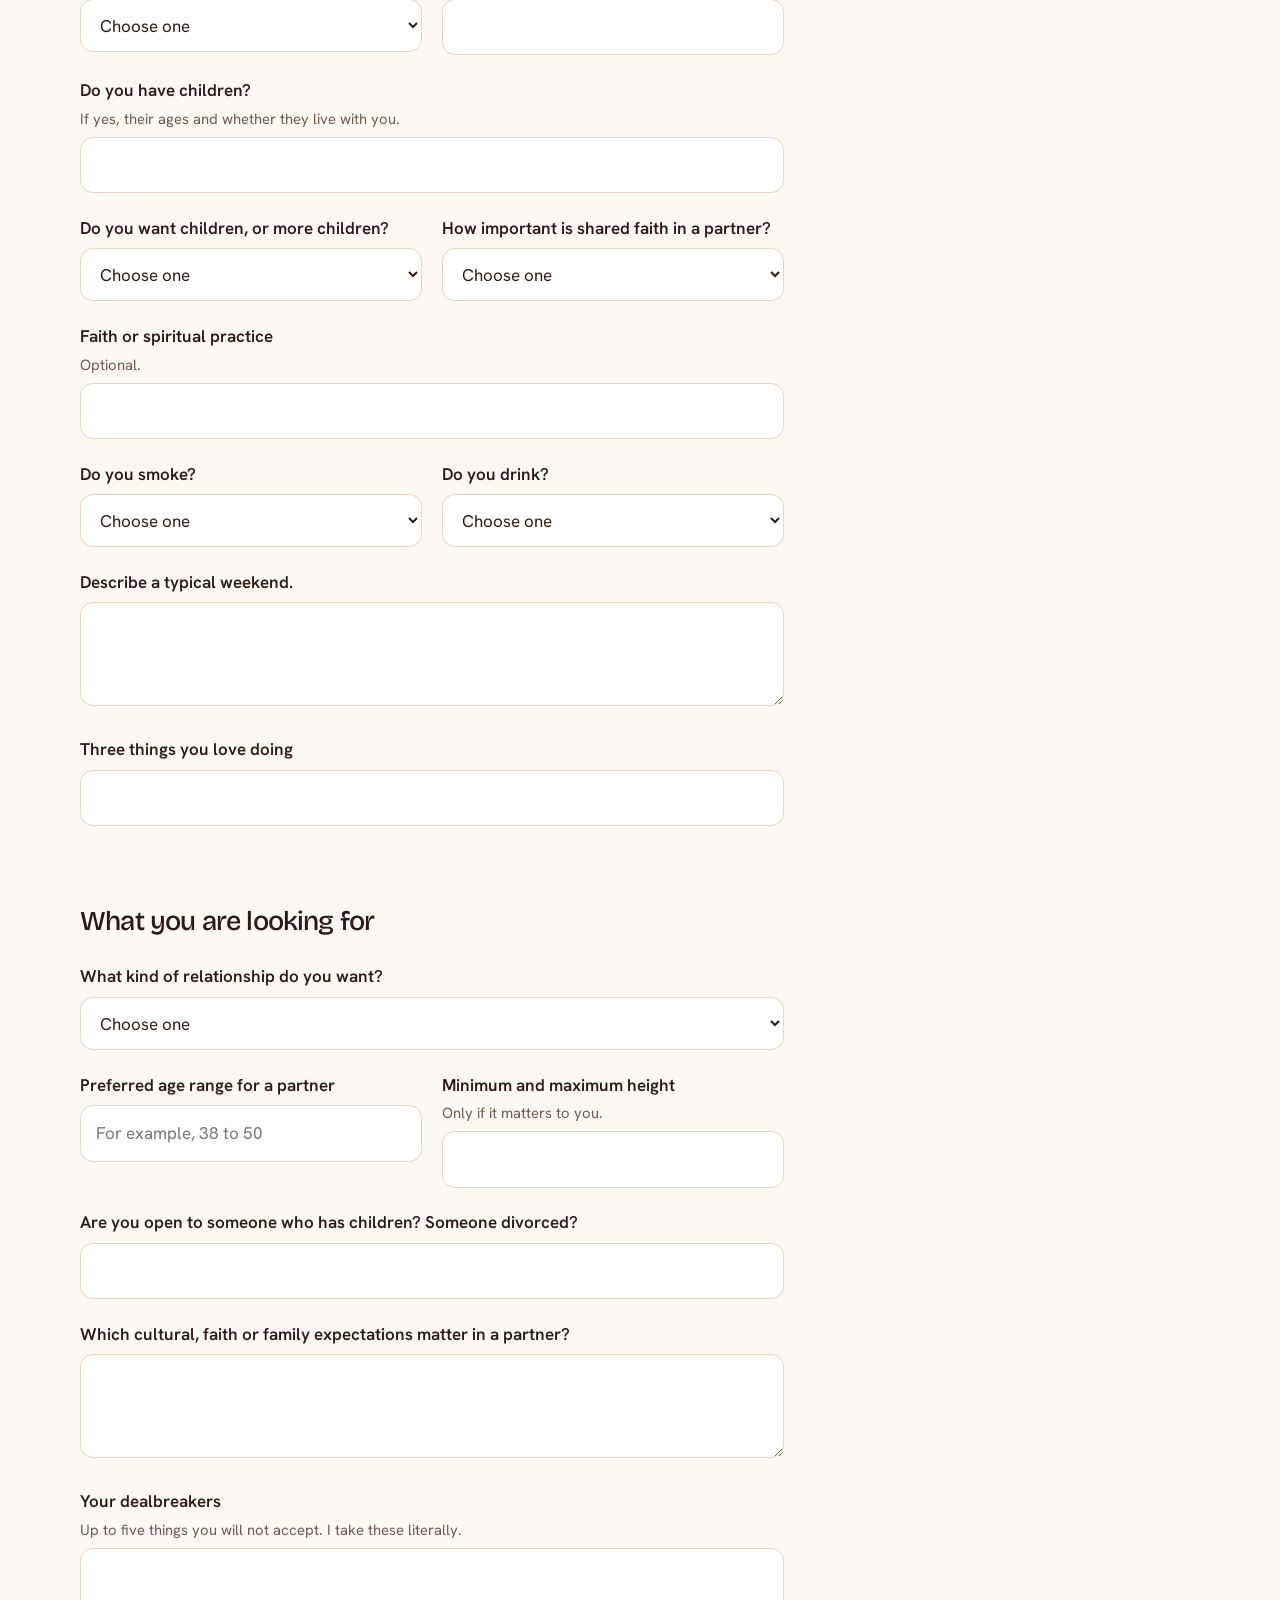
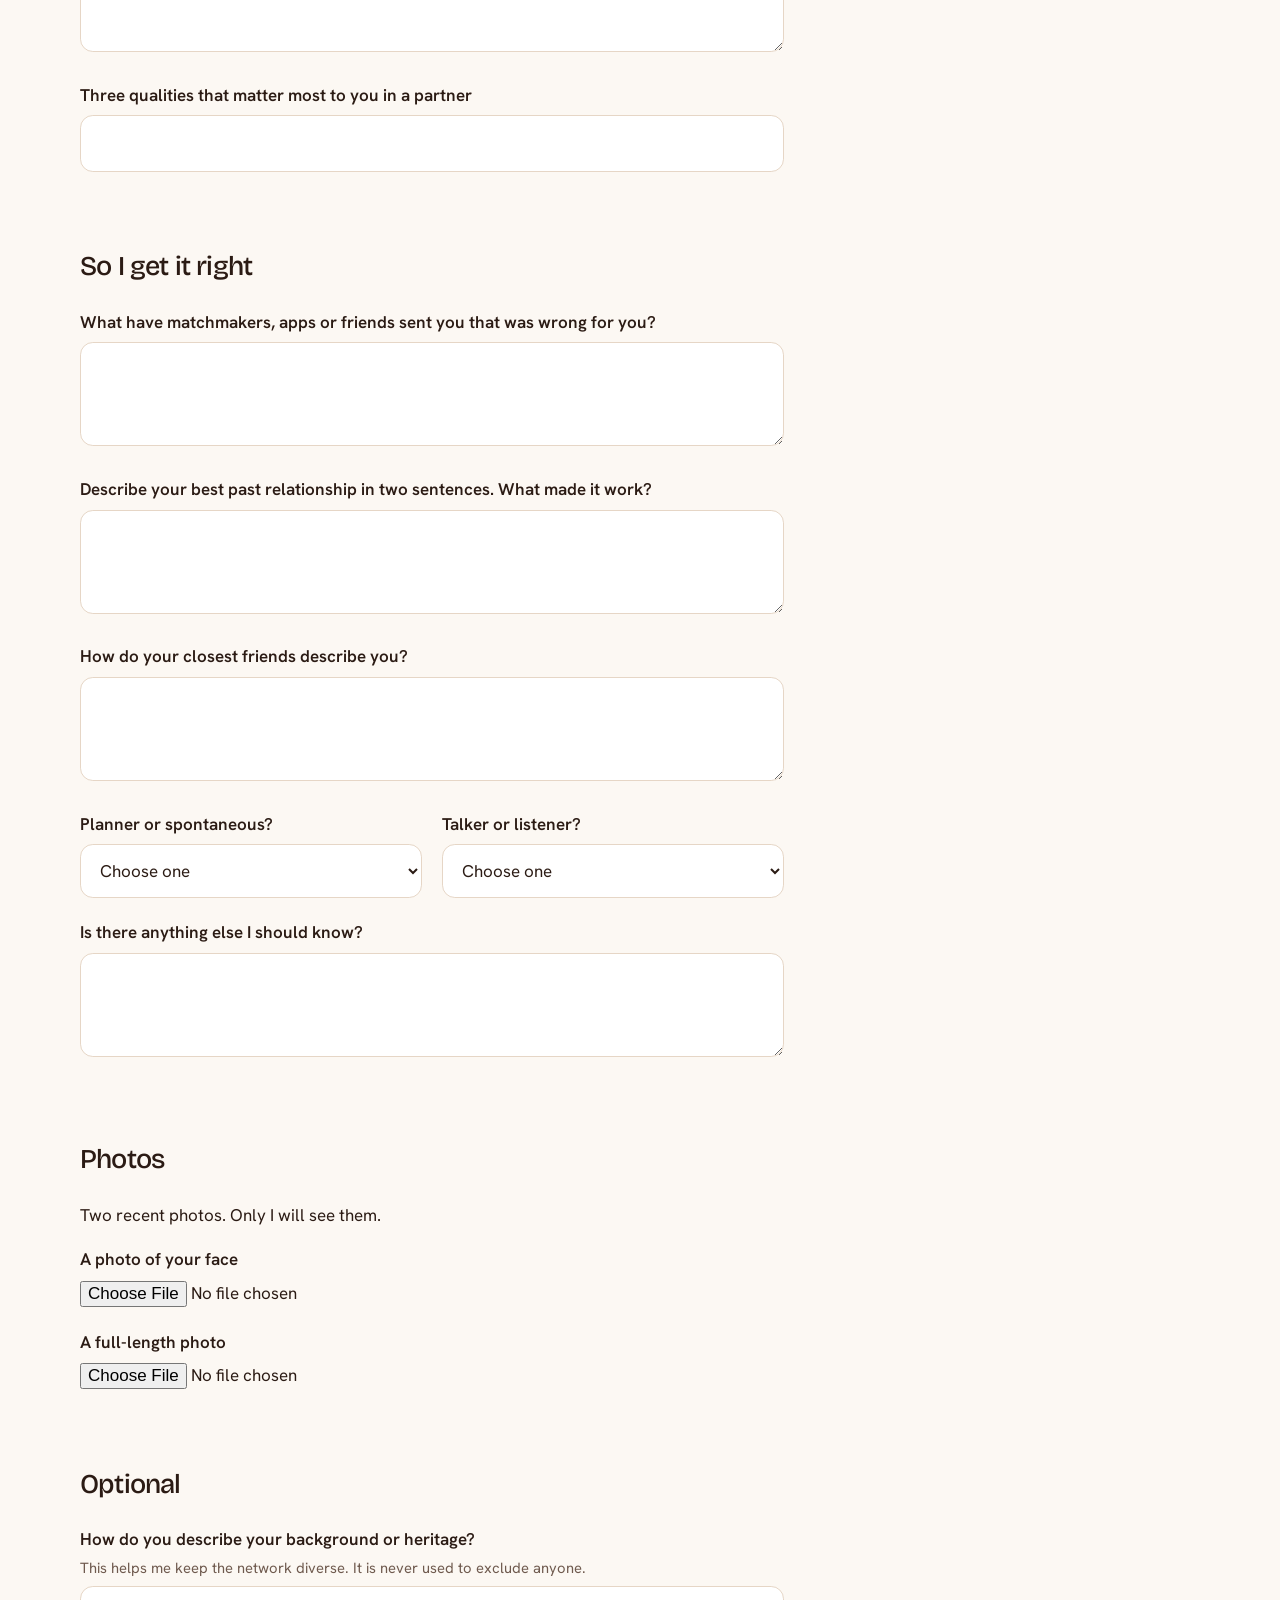
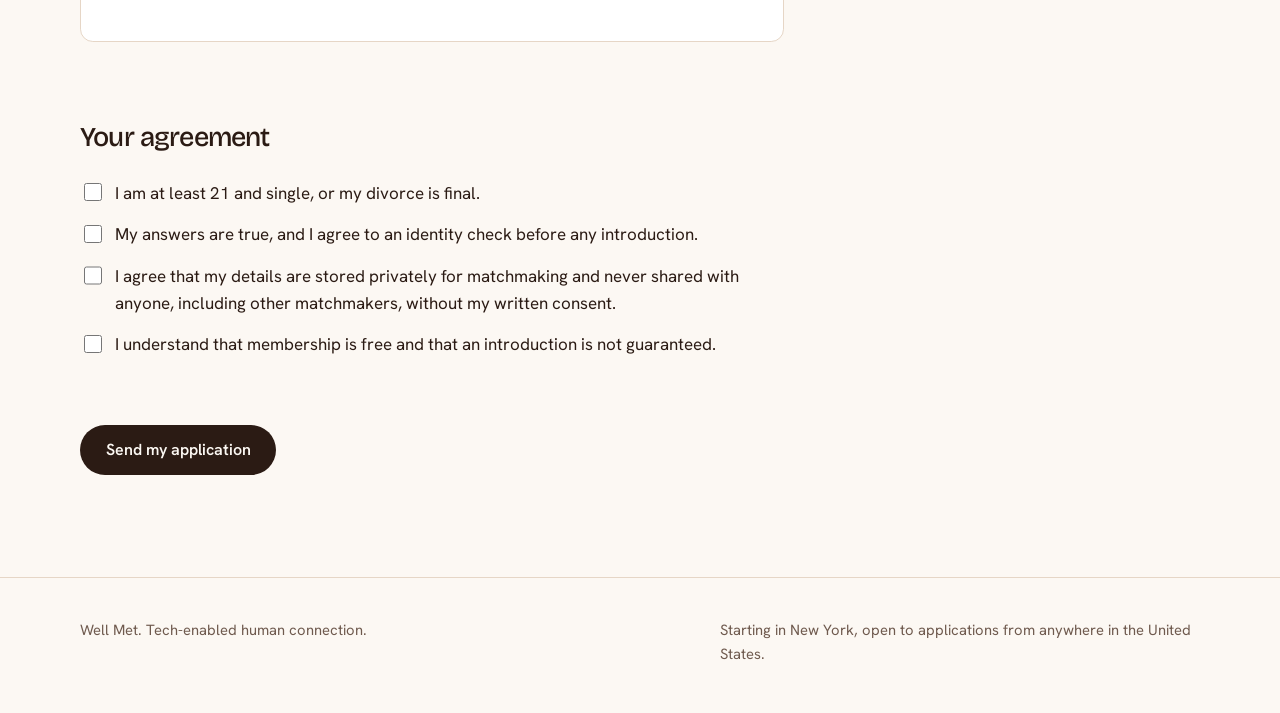
==== commit 01afa3f6: "Redesign with a warm, minimal look and rename to Well Met Co-Authored-By: Claude Fable 5.2 <noreply@" ====
--- a/apply.html
+++ b/apply.html
@@ -3,21 +3,21 @@
 <head>
   <meta charset="utf-8">
   <meta name="viewport" content="width=device-width, initial-scale=1">
-  <title>Apply to join | Alma Matchmaking</title>
-  <meta name="description" content="Apply to join the Alma Matchmaking network. Free and private for women.">
+  <title>Apply to join | Well Met</title>
+  <meta name="description" content="Apply to join the Well Met network. Free and private for women.">
   <link rel="preconnect" href="https://fonts.googleapis.com">
   <link rel="preconnect" href="https://fonts.gstatic.com" crossorigin>
-  <link href="https://fonts.googleapis.com/css2?family=Figtree:wght@400;600&family=Young+Serif&display=swap" rel="stylesheet">
+  <link href="https://fonts.googleapis.com/css2?family=Bricolage+Grotesque:opsz,wght@12..96,500;12..96,600&family=Hanken+Grotesk:wght@400;600&display=swap" rel="stylesheet">
   <link rel="stylesheet" href="styles.css">
 </head>
 <body>
   <header class="site-header">
     <div class="wrap">
-      <a class="brand" href="index.html">Alma Matchmaking</a>
+      <a class="brand" href="index.html">Well Met</a>
       <nav class="site-nav" aria-label="Main">
         <a href="index.html#how">How it works</a>
         <a href="index.html#story">Why I started</a>
-        <a href="index.html#men">For men</a>
+        <a class="nav-cta" href="index.html#men">For men</a>
       </nav>
     </div>
   </header>
@@ -190,7 +190,7 @@
 
   <footer class="site-footer">
     <div class="wrap">
-      <p>Alma Matchmaking. Tech-enabled human connection.</p>
+      <p>Well Met. Tech-enabled human connection.</p>
       <p>Starting in New York, open to applications from anywhere in the United States.</p>
     </div>
   </footer>
--- a/styles.css
+++ b/styles.css
@@ -1,25 +1,26 @@
 :root {
-  --paper: #f6efef;
-  --paper-deep: #ecdfe2;
-  --ink: #24182b;
-  --ink-soft: #5b4d61;
-  --wine: #a8284a;
-  --wine-deep: #7f1b36;
-  --brass: #9a7630;
-  --line: #d9cbd1;
-  --card: #fffaf8;
-  --display: "Young Serif", Georgia, "Times New Roman", serif;
-  --body: "Figtree", system-ui, -apple-system, "Segoe UI", sans-serif;
-  --measure: 62ch;
+  --bg: #fcf8f3;
+  --tint: #f6e4d3;
+  --ink: #2b1b14;
+  --soft: #6f5a4e;
+  --amber: #d4912b;
+  --amber-text: #96590f;
+  --dark: #1f1410;
+  --dark-soft: #cdb9a8;
+  --line: #e6d6c6;
+  --card: #ffffff;
+  --display: "Bricolage Grotesque", "Hanken Grotesk", system-ui, -apple-system, "Segoe UI", sans-serif;
+  --body: "Hanken Grotesk", system-ui, -apple-system, "Segoe UI", sans-serif;
+  --measure: 60ch;
+  --ease: cubic-bezier(0.2, 0.7, 0.2, 1);
 }
 
 * { box-sizing: border-box; }
-
-html { scroll-behavior: smooth; }
+html { scroll-behavior: smooth; scroll-padding-top: 5rem; }
 
 body {
   margin: 0;
-  background: var(--paper);
+  background: var(--bg);
   color: var(--ink);
   font-family: var(--body);
   font-size: 1.0625rem;
@@ -27,175 +28,197 @@
   -webkit-font-smoothing: antialiased;
 }
 
-a { color: var(--wine-deep); text-underline-offset: 0.18em; }
-a:hover { color: var(--wine); }
-
-:focus-visible { outline: 3px solid var(--wine); outline-offset: 3px; border-radius: 2px; }
-
-.wrap { width: min(100% - 2rem, 68rem); margin-inline: auto; }
-
-h1, h2, h3 { font-family: var(--display); font-weight: 400; line-height: 1.1; margin: 0; letter-spacing: -0.01em; }
-h1 { font-size: clamp(2.75rem, 8vw, 5.5rem); }
-h2 { font-size: clamp(1.9rem, 4.5vw, 3rem); }
-h3 { font-size: 1.35rem; line-height: 1.25; }
+a { color: var(--ink); text-underline-offset: 0.2em; text-decoration-color: var(--amber); text-decoration-thickness: 2px; }
+a:hover { color: var(--amber-text); }
+:focus-visible { outline: 3px solid var(--amber); outline-offset: 3px; border-radius: 4px; }
+
+.wrap { width: min(100% - 2.5rem, 70rem); margin-inline: auto; }
+
+h1, h2, h3 { font-family: var(--display); font-weight: 500; margin: 0; letter-spacing: -0.025em; }
+h1 { font-size: clamp(3.25rem, 10vw, 7.5rem); line-height: 0.95; letter-spacing: -0.045em; }
+h2 { font-size: clamp(2rem, 4.8vw, 3.5rem); line-height: 1.02; }
+h3 { font-size: 1.3rem; line-height: 1.25; letter-spacing: -0.01em; }
 p { margin: 0 0 1em; max-width: var(--measure); }
 
 /* Header */
-.site-header { padding: 1.25rem 0; }
-.site-header .wrap { display: flex; align-items: baseline; justify-content: space-between; gap: 1rem; flex-wrap: wrap; }
-.brand { font-family: var(--display); font-size: 1.35rem; color: var(--ink); text-decoration: none; }
-.site-nav { display: flex; gap: 1.5rem; flex-wrap: wrap; font-size: 0.975rem; }
+.site-header { position: sticky; top: 0; z-index: 10; background: rgba(252, 248, 243, 0.86); backdrop-filter: blur(12px); -webkit-backdrop-filter: blur(12px); border-bottom: 1px solid transparent; }
+.site-header .wrap { display: flex; align-items: center; justify-content: space-between; gap: 1rem; padding-block: 0.9rem; }
+.brand { font-family: var(--display); font-weight: 600; font-size: 1.3rem; letter-spacing: -0.03em; color: var(--ink); text-decoration: none; }
+.brand::after { content: ""; display: inline-block; width: 0.45em; height: 0.45em; margin-left: 0.2em; border-radius: 50%; background: var(--amber); }
+.site-nav { display: flex; align-items: center; gap: 1.6rem; font-size: 0.95rem; }
 .site-nav a { color: var(--ink); text-decoration: none; }
-.site-nav a:hover { color: var(--wine); text-decoration: underline; }
+.site-nav a:hover { color: var(--amber-text); }
+.site-nav .nav-cta { background: var(--ink); color: var(--bg); padding: 0.6rem 1.05rem; border-radius: 999px; transition: background 0.25s var(--ease), color 0.25s var(--ease); }
+.site-nav .nav-cta:hover { background: var(--amber); color: var(--ink); }
 
 /* Buttons */
 .button {
   display: inline-block;
-  background: var(--wine);
-  color: #fff;
+  background: var(--ink);
+  color: var(--bg);
   font: 600 1rem/1 var(--body);
-  padding: 1rem 1.5rem;
+  padding: 1.05rem 1.6rem;
   border: 0;
   border-radius: 999px;
   text-decoration: none;
   cursor: pointer;
-}
-.button:hover { background: var(--wine-deep); color: #fff; }
+  transition: background 0.25s var(--ease), color 0.25s var(--ease), transform 0.25s var(--ease);
+}
+.button:hover { background: var(--amber); color: var(--ink); transform: translateY(-2px); }
 .button-quiet { background: transparent; color: var(--ink); box-shadow: inset 0 0 0 1.5px var(--ink); }
-.button-quiet:hover { background: var(--ink); color: var(--paper); }
+.button-quiet:hover { background: var(--ink); color: var(--bg); }
 
 /* Hero */
-.hero { padding: clamp(2rem, 6vw, 5rem) 0 clamp(3rem, 8vw, 6rem); }
-.hero .wrap { display: grid; grid-template-columns: 1.15fr 0.85fr; gap: clamp(2rem, 5vw, 4.5rem); align-items: center; }
-.hero-lede { font-size: 1.2rem; color: var(--ink-soft); margin: 1.5rem 0 2rem; max-width: 34ch; }
+.hero { padding: clamp(2.5rem, 7vw, 6rem) 0 clamp(3rem, 8vw, 6.5rem); overflow: hidden; }
+.hero .wrap { display: grid; grid-template-columns: 1.2fr 0.8fr; gap: clamp(2rem, 5vw, 4.5rem); align-items: center; }
+.hero-place { font-size: 0.975rem; color: var(--amber-text); font-weight: 600; margin: 0 0 1.5rem; max-width: none; }
+.hero-lede { font-size: 1.25rem; color: var(--soft); margin: 1.75rem 0 2.25rem; max-width: 36ch; }
 .hero-actions { display: flex; gap: 0.75rem; flex-wrap: wrap; }
 
+.note-stack { display: grid; }
 .note {
   background: var(--card);
-  border-radius: 6px;
+  border-radius: 1.25rem;
   padding: 2rem 1.75rem 1.75rem;
-  box-shadow: 0 1px 0 var(--line), 0 24px 48px -28px rgba(36, 24, 43, 0.45);
-  transform: rotate(1.6deg);
-  max-width: 24rem;
+  box-shadow: 0 30px 60px -30px rgba(43, 27, 20, 0.35), 0 0 0 1px var(--line);
+  transform: rotate(2deg);
+  max-width: 23rem;
   justify-self: end;
 }
-.note-kicker { font-size: 0.9rem; color: var(--brass); margin: 0 0 1rem; }
-.note-when { font-family: var(--display); font-size: 1.9rem; line-height: 1.1; margin: 0 0 1rem; }
+.note-kicker { font-size: 0.9rem; color: var(--amber-text); font-weight: 600; margin: 0 0 0.9rem; }
+.note-when { font-family: var(--display); font-weight: 500; font-size: 1.9rem; line-height: 1.05; letter-spacing: -0.03em; margin: 0 0 1rem; }
 .note p { margin-bottom: 0.75rem; }
-.note-sign { font-family: var(--display); font-size: 1.15rem; margin: 1.25rem 0 0; }
-.note-caption { font-size: 0.875rem; color: var(--ink-soft); margin: 1.25rem 0 0 auto; max-width: 24rem; justify-self: end; }
-.note-stack { display: grid; }
+.note-sign { font-family: var(--display); font-weight: 600; font-size: 1.1rem; margin: 1.25rem 0 0; }
+.note-caption { font-size: 0.875rem; color: var(--soft); margin: 1.5rem 0 0; max-width: 23rem; justify-self: end; }
+
+/* One page-load sequence */
+@keyframes rise { from { opacity: 0; transform: translateY(1.5rem); } to { opacity: 1; transform: none; } }
+@keyframes settle { from { opacity: 0; transform: translateY(2.5rem) rotate(8deg); } to { opacity: 1; transform: rotate(2deg); } }
+.hero .wrap > div:first-child > * { animation: rise 0.8s var(--ease) both; }
+.hero .wrap > div:first-child > :nth-child(2) { animation-delay: 0.08s; }
+.hero .wrap > div:first-child > :nth-child(3) { animation-delay: 0.18s; }
+.hero .wrap > div:first-child > :nth-child(4) { animation-delay: 0.28s; }
+.note { animation: settle 1s var(--ease) 0.35s both; }
+.note-caption { animation: rise 0.8s var(--ease) 0.7s both; }
+
+/* Moving band of cities */
+.band { background: var(--tint); overflow: hidden; padding: 1.1rem 0; }
+.band-track { display: flex; width: max-content; animation: slide 38s linear infinite; }
+.band:hover .band-track { animation-play-state: paused; }
+.band-group { display: flex; flex: none; }
+.band-group span { font-family: var(--display); font-weight: 500; font-size: clamp(1.4rem, 3vw, 2.1rem); letter-spacing: -0.03em; white-space: nowrap; padding-right: 1.25rem; display: flex; align-items: center; }
+.band-group span::after { content: ""; width: 0.4em; height: 0.4em; border-radius: 50%; background: var(--amber); margin-left: 1.25rem; }
+@keyframes slide { to { transform: translateX(-50%); } }
 
 /* Sections */
-.section { padding: clamp(3rem, 7vw, 5.5rem) 0; }
-.section-tint { background: var(--paper-deep); }
-.section-ink { background: var(--ink); color: var(--paper); }
-.section-ink a { color: #f3c9d4; }
-.section-ink .button-quiet { color: var(--paper); box-shadow: inset 0 0 0 1.5px var(--paper); }
-.section-ink .button-quiet:hover { background: var(--paper); color: var(--ink); }
-.section-head { margin-bottom: 2.5rem; max-width: 40rem; }
-.section-head p { color: var(--ink-soft); margin-top: 1rem; font-size: 1.125rem; }
-.section-ink .section-head p { color: #cdbfd2; }
+.section { padding: clamp(3.5rem, 8vw, 7rem) 0; }
+.section-tint { background: var(--tint); }
+.section-ink { background: var(--dark); color: var(--bg); }
+.section-ink a { color: var(--bg); }
+.section-head { margin-bottom: clamp(2rem, 4vw, 3.25rem); max-width: 44rem; }
+.section-head p { color: var(--soft); margin-top: 1.25rem; font-size: 1.15rem; }
+.section-ink .section-head p { color: var(--dark-soft); }
 
 /* Steps: a real sequence, so it is numbered */
-.steps { list-style: none; margin: 0; padding: 0; counter-reset: step; display: grid; grid-template-columns: repeat(3, 1fr); gap: 2.5rem 2rem; }
-.steps li { counter-increment: step; border-top: 1.5px solid var(--ink); padding-top: 1rem; }
-.steps li::before { content: counter(step); font-family: var(--display); font-size: 2.25rem; color: var(--wine); display: block; line-height: 1; margin-bottom: 0.75rem; }
-.steps p { color: var(--ink-soft); margin: 0.5rem 0 0; font-size: 1rem; }
+.steps { list-style: none; margin: 0; padding: 0; counter-reset: step; display: grid; grid-template-columns: repeat(3, 1fr); gap: 1rem; }
+.steps li { counter-increment: step; background: var(--bg); border-radius: 1.25rem; padding: 1.75rem 1.5rem 2rem; transition: transform 0.3s var(--ease), background 0.3s var(--ease); }
+.steps li:hover { transform: translateY(-4px); background: var(--card); }
+.steps li::before { content: counter(step); display: inline-grid; place-items: center; width: 2.25rem; height: 2.25rem; border-radius: 50%; background: var(--amber); color: var(--ink); font: 600 1rem/1 var(--display); margin-bottom: 1.5rem; }
+.steps p { color: var(--soft); margin: 0.6rem 0 0; font-size: 1rem; }
 
 /* Promises */
-.promises { display: grid; grid-template-columns: repeat(2, 1fr); gap: 2.5rem 3rem; }
-.promises p { color: #cdbfd2; margin: 0.6rem 0 0; }
+.promises { display: grid; grid-template-columns: repeat(3, 1fr); gap: 2.75rem 2.5rem; }
+.promises > div { border-top: 1px solid rgba(252, 248, 243, 0.22); padding-top: 1.25rem; }
+.promises h3 { color: var(--amber); }
+.promises p { color: var(--dark-soft); margin: 0.7rem 0 0; }
+
+/* About */
+.about { display: grid; grid-template-columns: 1.1fr 0.9fr; gap: clamp(2rem, 6vw, 5rem); align-items: center; }
+.about-body { font-size: 1.15rem; margin-top: 1.75rem; }
+.about-body p { max-width: 50ch; }
+.about-link { margin-top: 1.5rem; }
+.portrait { margin: 0; justify-self: end; width: min(100%, 26rem); }
+.portrait img { display: block; width: 100%; height: auto; border-radius: 1.5rem; }
 
 /* Letter */
 .letter { display: grid; grid-template-columns: 0.8fr 1.2fr; gap: clamp(2rem, 5vw, 4rem); align-items: start; }
 .letter-body { font-size: 1.2rem; line-height: 1.65; }
 .letter-body p { max-width: 56ch; }
-.letter-sign { font-family: var(--display); font-size: 1.6rem; margin-top: 1.5rem; }
-.letter-role { color: var(--ink-soft); font-size: 0.975rem; margin: 0; }
+.letter-sign { font-family: var(--display); font-weight: 600; font-size: 1.5rem; letter-spacing: -0.03em; margin: 1.5rem 0 0.25rem; }
+.letter-role { color: var(--soft); font-size: 0.975rem; margin: 0; }
+
+/* Comparison */
+.compare { display: grid; grid-template-columns: 1fr 1fr; gap: 1rem; }
+.compare-col { padding: 2rem; border-radius: 1.25rem; border: 1px solid var(--line); }
+.compare-col h3 { margin-bottom: 1.25rem; }
+.compare-col ul { margin: 0; padding: 0; list-style: none; }
+.compare-col li { padding: 0.9rem 0; border-top: 1px solid var(--line); color: var(--soft); }
+.compare-ours { background: var(--tint); border-color: var(--tint); }
+.compare-ours li { color: var(--ink); border-top-color: rgba(43, 27, 20, 0.14); }
+
+/* Cities */
+.cities { list-style: none; margin: 0; padding: 0; border-top: 1px solid var(--ink); }
+.cities li { display: flex; align-items: baseline; justify-content: space-between; gap: 1rem; padding: 1rem 0; border-bottom: 1px solid var(--line); transition: padding 0.35s var(--ease), color 0.35s var(--ease); }
+.cities li:hover { padding-left: 1rem; color: var(--amber-text); }
+.city { font-family: var(--display); font-weight: 500; font-size: clamp(2rem, 7vw, 4.75rem); line-height: 1.02; letter-spacing: -0.045em; }
+.city-note { color: var(--soft); font-size: 0.975rem; text-align: right; flex: none; }
+.cities li:first-child .city-note { color: var(--amber-text); font-weight: 600; }
+.cities-after { margin-top: 2rem; font-size: 1.15rem; color: var(--soft); }
 
 /* Forms */
 form { max-width: 44rem; }
-fieldset { border: 0; padding: 0; margin: 0 0 3rem; }
-legend { font-family: var(--display); font-size: 1.6rem; padding: 0; margin-bottom: 1.25rem; }
+fieldset { border: 0; padding: 0; margin: 0 0 3.25rem; }
+legend { font-family: var(--display); font-weight: 500; font-size: 1.7rem; letter-spacing: -0.03em; padding: 0; margin-bottom: 1.25rem; }
 .field { margin-bottom: 1.35rem; }
 .field label, .field .label { display: block; font-weight: 600; margin-bottom: 0.4rem; }
-.hint { display: block; font-weight: 400; color: var(--ink-soft); font-size: 0.925rem; margin-top: 0.15rem; }
+.hint { display: block; font-weight: 400; color: var(--soft); font-size: 0.925rem; margin-top: 0.15rem; }
 input[type="text"], input[type="email"], input[type="tel"], input[type="date"], input[type="url"], input[type="number"], select, textarea {
   width: 100%;
   font: inherit;
   color: var(--ink);
   background: var(--card);
   border: 1.5px solid var(--line);
-  border-radius: 8px;
-  padding: 0.8rem 0.9rem;
-}
-input:hover, select:hover, textarea:hover { border-color: var(--ink-soft); }
+  border-radius: 0.8rem;
+  padding: 0.85rem 0.95rem;
+  transition: border-color 0.2s var(--ease);
+}
+input:hover, select:hover, textarea:hover { border-color: var(--soft); }
 textarea { min-height: 6.5rem; resize: vertical; }
 input[type="file"] { font: inherit; max-width: 100%; }
 .row { display: grid; grid-template-columns: 1fr 1fr; gap: 0 1.25rem; }
-.choices { display: flex; flex-wrap: wrap; gap: 0.5rem 1.5rem; }
-.choices label, .check { display: flex; align-items: flex-start; gap: 0.6rem; font-weight: 400; margin: 0; }
-.check { margin-bottom: 0.9rem; }
-input[type="radio"], input[type="checkbox"] { accent-color: var(--wine); width: 1.15rem; height: 1.15rem; margin-top: 0.22rem; flex: none; }
-.form-status { margin-top: 1.25rem; padding: 1rem 1.15rem; border-radius: 8px; background: var(--card); border-left: 4px solid var(--wine); max-width: 44rem; }
+.check { display: flex; align-items: flex-start; gap: 0.6rem; font-weight: 400; margin: 0 0 0.9rem; }
+input[type="radio"], input[type="checkbox"] { accent-color: var(--amber-text); width: 1.15rem; height: 1.15rem; margin-top: 0.22rem; flex: none; }
+.form-status { margin-top: 1.25rem; padding: 1rem 1.15rem; border-radius: 0.8rem; background: var(--tint); max-width: 44rem; }
 .form-status[hidden] { display: none; }
-.section-ink input[type="text"], .section-ink input[type="email"], .section-ink input[type="number"], .section-ink textarea { background: #32243a; border-color: #5b4d61; color: var(--paper); }
-.section-ink .form-status { background: #32243a; color: var(--paper); }
-.section-ink .hint { color: #cdbfd2; }
-
-.page-head { padding: clamp(2rem, 5vw, 4rem) 0 2rem; }
-.page-head p { font-size: 1.2rem; color: var(--ink-soft); margin-top: 1.25rem; }
-
-/* Hero place line */
-.hero-place { font-size: 0.975rem; color: var(--wine-deep); font-weight: 600; margin: 0 0 1.25rem; max-width: 30ch; }
-
-/* About */
-.about { display: grid; grid-template-columns: 1.1fr 0.9fr; gap: clamp(2rem, 6vw, 5rem); align-items: center; }
-.about-body { font-size: 1.15rem; margin-top: 1.75rem; }
-.about-body p { max-width: 50ch; }
-.about-link { margin-top: 1.5rem; }
-.portrait { margin: 0; position: relative; justify-self: end; width: min(100%, 26rem); }
-.portrait::before { content: ""; position: absolute; inset: 1.25rem -1.25rem -1.25rem 1.25rem; background: var(--wine); border-radius: 6px; }
-.portrait img { position: relative; display: block; width: 100%; height: auto; border-radius: 6px; }
-
-/* Comparison */
-.compare { display: grid; grid-template-columns: 1fr 1fr; gap: 1.5rem; }
-.compare-col { padding: 2rem; border-radius: 6px; border: 1.5px solid var(--line); }
-.compare-col h3 { margin-bottom: 1.25rem; }
-.compare-col ul { margin: 0; padding: 0; list-style: none; }
-.compare-col li { padding: 0.85rem 0; border-top: 1px solid var(--line); color: var(--ink-soft); }
-.compare-ours { background: var(--ink); border-color: var(--ink); color: var(--paper); }
-.compare-ours li { color: var(--paper); border-top-color: #5b4d61; }
-
-/* Cities */
-.cities { list-style: none; margin: 0; padding: 0; border-top: 1.5px solid var(--ink); }
-.cities li { display: flex; align-items: baseline; justify-content: space-between; gap: 1rem; padding: 1.1rem 0; border-bottom: 1px solid var(--line); }
-.city { font-family: var(--display); font-size: clamp(2rem, 6.5vw, 4.25rem); line-height: 1.05; }
-.city-note { color: var(--ink-soft); font-size: 0.975rem; text-align: right; flex: none; }
-.cities li:first-child .city-note { color: var(--wine-deep); font-weight: 600; }
-.cities-after { margin-top: 2rem; font-size: 1.125rem; color: var(--ink-soft); }
-
-@media (max-width: 52rem) {
-  .about, .compare { grid-template-columns: 1fr; }
-  .portrait { justify-self: start; width: min(88%, 22rem); }
-}
+.section-ink input[type="text"], .section-ink input[type="email"], .section-ink input[type="number"], .section-ink textarea { background: #2c1e18; border-color: #4a372d; color: var(--bg); }
+.section-ink .form-status { background: #2c1e18; color: var(--bg); }
+.section-ink .hint { color: var(--dark-soft); }
+.section-ink .button { background: var(--amber); color: var(--ink); }
+.section-ink .button:hover { background: var(--bg); }
+
+.page-head { padding: clamp(2.5rem, 6vw, 5rem) 0 2rem; }
+.page-head h1 { font-size: clamp(2.75rem, 8vw, 5.5rem); }
+.page-head p { font-size: 1.2rem; color: var(--soft); margin-top: 1.5rem; }
 
 /* Footer */
-.site-footer { padding: 2.5rem 0 3rem; font-size: 0.925rem; color: var(--ink-soft); border-top: 1px solid var(--line); }
+.site-footer { padding: 2.5rem 0 3rem; font-size: 0.925rem; color: var(--soft); border-top: 1px solid var(--line); }
 .site-footer .wrap { display: flex; justify-content: space-between; gap: 1rem 2rem; flex-wrap: wrap; }
 .site-footer p { margin: 0; }
 
-@media (max-width: 52rem) {
-  .hero .wrap, .letter { grid-template-columns: 1fr; }
-  .note, .note-caption { justify-self: start; margin-left: 0; }
-  .steps { grid-template-columns: 1fr 1fr; }
-  .promises { grid-template-columns: 1fr; }
+@media (max-width: 56rem) {
+  .hero .wrap, .letter, .about, .compare { grid-template-columns: 1fr; }
+  .note, .note-caption { justify-self: start; }
+  .portrait { justify-self: start; width: min(88%, 22rem); }
+  .steps, .promises { grid-template-columns: 1fr 1fr; }
+  .site-nav a:not(.nav-cta):not(.nav-keep) { display: none; }
 }
 @media (max-width: 34rem) {
-  .steps, .row { grid-template-columns: 1fr; }
-  .note { transform: rotate(0.8deg); }
+  .steps, .promises, .row { grid-template-columns: 1fr; }
+  .site-nav { gap: 1rem; }
 }
 @media (prefers-reduced-motion: reduce) {
   html { scroll-behavior: auto; }
-}
+  *, *::before, *::after { animation: none !important; transition: none !important; }
+  .band-track { flex-wrap: wrap; width: auto; justify-content: center; }
+  .band-group[aria-hidden="true"] { display: none; }
+}
